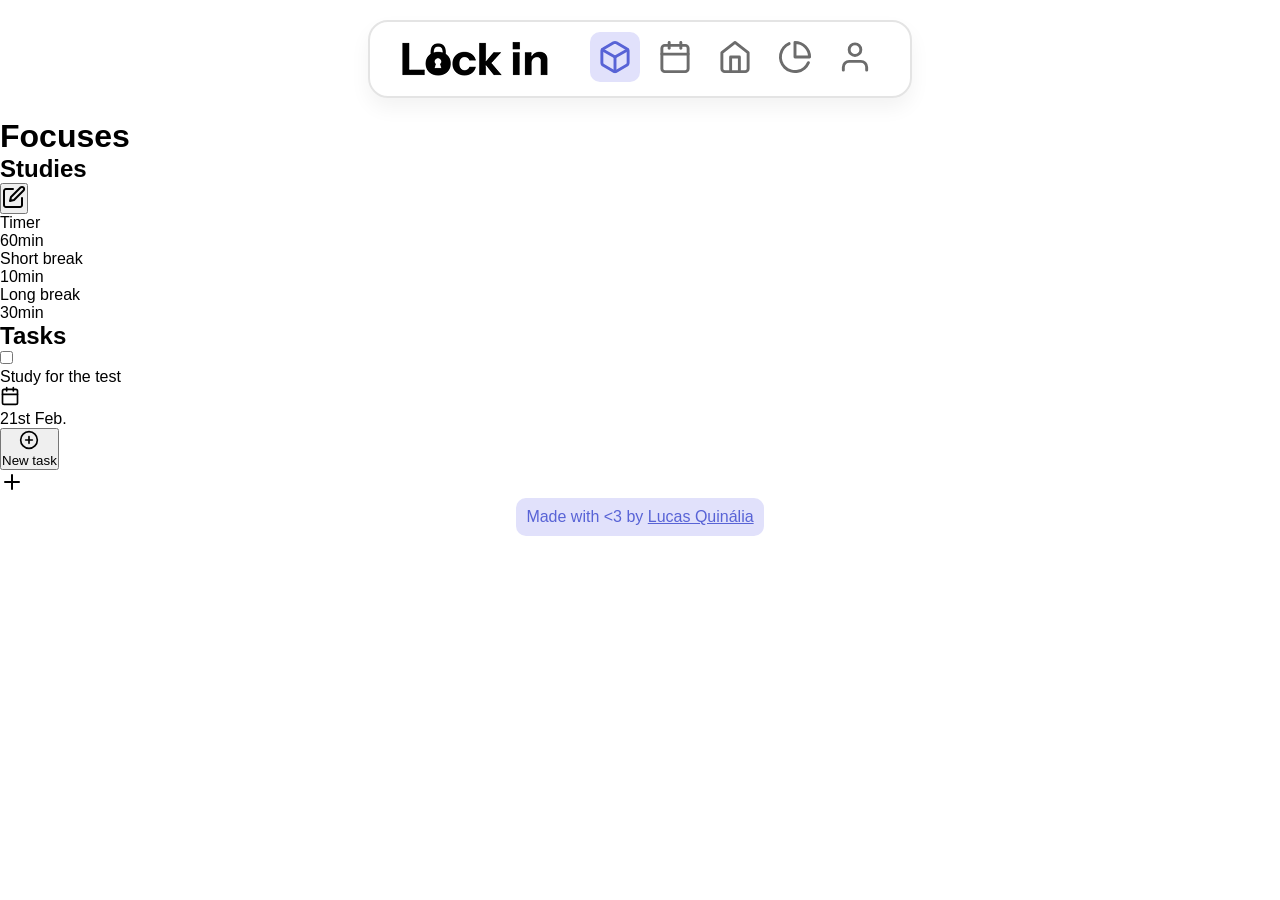
==== index.html @ 55669244 "header and footer style" ====
<!DOCTYPE html>
<html lang="en">
<head>
    <meta charset="UTF-8">
    <meta name="viewport" content="width=device-width, initial-scale=1.0">
    <title>Lock in</title>
    <link rel="stylesheet" href="./css/style.css">
    <link rel="shortcut icon" href="./assets/img/icon.png">
</head>
<body>
    <header>
        <div class="nav-menu">
            <img src="./assets/img/logo.png" alt="lock in logo" class="header-logo">
            <nav>
                <ul>
                    <li>
                        <a href="#">
                            <svg class="icon-active" width="50" height="50" viewBox="0 0 24 24" fill="none" xmlns="http://www.w3.org/2000/svg">
                                <path d="M21 16V8.00002C20.9996 7.6493 20.9071 7.30483 20.7315 7.00119C20.556 6.69754 20.3037 6.44539 20 6.27002L13 2.27002C12.696 2.09449 12.3511 2.00208 12 2.00208C11.6489 2.00208 11.304 2.09449 11 2.27002L4 6.27002C3.69626 6.44539 3.44398 6.69754 3.26846 7.00119C3.09294 7.30483 3.00036 7.6493 3 8.00002V16C3.00036 16.3508 3.09294 16.6952 3.26846 16.9989C3.44398 17.3025 3.69626 17.5547 4 17.73L11 21.73C11.304 21.9056 11.6489 21.998 12 21.998C12.3511 21.998 12.696 21.9056 13 21.73L20 17.73C20.3037 17.5547 20.556 17.3025 20.7315 16.9989C20.9071 16.6952 20.9996 16.3508 21 16Z" 
                                    stroke="currentColor" stroke-width="2" stroke-linecap="round" stroke-linejoin="round"/>
                                <path d="M3.27002 6.96002L12 12.01L20.73 6.96002" 
                                    stroke="currentColor" stroke-width="2" stroke-linecap="round" stroke-linejoin="round"/>
                                <path d="M12 22.08V12" 
                                    stroke="currentColor" stroke-width="2" stroke-linecap="round" stroke-linejoin="round"/>
                            </svg>
                        </a>
                    </li>
                    <li>
                        <a href="#">
                            <svg class="icon" width="50" height="50" viewBox="0 0 24 24" fill="none" xmlns="http://www.w3.org/2000/svg">
                                <path d="M19 4H5C3.89543 4 3 4.89543 3 6V20C3 21.1046 3.89543 22 5 22H19C20.1046 22 21 21.1046 21 20V6C21 4.89543 20.1046 4 19 4Z" 
                                    stroke="currentColor" stroke-width="2" stroke-linecap="round" stroke-linejoin="round"/>
                                <path d="M16 2V6" 
                                    stroke="currentColor" stroke-width="2" stroke-linecap="round" stroke-linejoin="round"/>
                                <path d="M8 2V6" 
                                    stroke="currentColor" stroke-width="2" stroke-linecap="round" stroke-linejoin="round"/>
                                <path d="M3 10H21" 
                                    stroke="currentColor" stroke-width="2" stroke-linecap="round" stroke-linejoin="round"/>
                            </svg> 
                        </a>
                    </li>
                    <li>
                        <a href="#">
                            <svg class="icon" width="50" height="50" viewBox="0 0 24 24" fill="none" xmlns="http://www.w3.org/2000/svg">
                                <path d="M3 9L12 2L21 9V20C21 20.5304 20.7893 21.0391 20.4142 21.4142C20.0391 21.7893 19.5304 22 19 22H5C4.46957 22 3.96086 21.7893 3.58579 21.4142C3.21071 21.0391 3 20.5304 3 20V9Z" 
                                    stroke="currentColor" stroke-width="2" stroke-linecap="round" stroke-linejoin="round"/>
                                <path d="M9 22V12H15V22" 
                                    stroke="currentColor" stroke-width="2" stroke-linecap="round" stroke-linejoin="round"/>
                            </svg>                                
                        </a>
                    </li>
                    <li>
                        <a href="#">
                            <svg class="icon" width="50" height="50" viewBox="0 0 24 24" fill="none" xmlns="http://www.w3.org/2000/svg">
                                <path d="M21.21 15.89C20.5738 17.3945 19.5788 18.7202 18.3119 19.7513C17.0449 20.7824 15.5447 21.4874 13.9424 21.8048C12.3401 22.1222 10.6844 22.0422 9.12012 21.5718C7.55585 21.1015 6.1306 20.2551 4.969 19.1067C3.80739 17.9583 2.94479 16.5428 2.45661 14.984C1.96843 13.4252 1.86954 11.7705 2.16857 10.1647C2.46761 8.5588 3.15547 7.05064 4.17202 5.77205C5.18857 4.49345 6.50286 3.48333 7.99998 2.83002" 
                                    stroke="currentColor" stroke-width="2" stroke-linecap="round" stroke-linejoin="round"/>
                                <path d="M22 12C22 10.6868 21.7413 9.38642 21.2388 8.17317C20.7362 6.95991 19.9997 5.85752 19.0711 4.92893C18.1425 4.00035 17.0401 3.26375 15.8268 2.7612C14.6136 2.25866 13.3132 2 12 2V12H22Z" 
                                    stroke="currentColor" stroke-width="2" stroke-linecap="round" stroke-linejoin="round"/>
                            </svg>                                
                        </a>
                    </li>
                    <li>
                        <a href="#">
                            <svg class="icon" width="50" height="50" viewBox="0 0 24 24" fill="none" xmlns="http://www.w3.org/2000/svg">
                                <path d="M20 21V19C20 17.9391 19.5786 16.9217 18.8284 16.1716C18.0783 15.4214 17.0609 15 16 15H8C6.93913 15 5.92172 15.4214 5.17157 16.1716C4.42143 16.9217 4 17.9391 4 19V21" 
                                    stroke="currentColor" stroke-width="2" stroke-linecap="round" stroke-linejoin="round"/>
                                <path d="M12 11C14.2091 11 16 9.20914 16 7C16 4.79086 14.2091 3 12 3C9.79086 3 8 4.79086 8 7C8 9.20914 9.79086 11 12 11Z" 
                                    stroke="currentColor" stroke-width="2" stroke-linecap="round" stroke-linejoin="round"/>
                            </svg>
                                
                        </a>
                    </li>
                </ul>
            </nav>
        </div>
    </header>
    <main>
        <h1>Focuses</h1>
        <div class="focus">
            <h2 class="focus-subtitlle">Studies</h2>
            <button class="edit-btn">
                <svg class="edit-icon" width="24" height="24" viewBox="0 0 24 24" fill="none" xmlns="http://www.w3.org/2000/svg">
                    <path d="M11 4H4C3.46957 4 2.96086 4.21071 2.58579 4.58579C2.21071 4.96086 2 5.46957 2 6V20C2 20.5304 2.21071 21.0391 2.58579 21.4142C2.96086 21.7893 3.46957 22 4 22H18C18.5304 22 19.0391 21.7893 19.4142 21.4142C19.7893 21.0391 20 20.5304 20 20V13" 
                        stroke="currentColor" stroke-width="2" stroke-linecap="round" stroke-linejoin="round"/>
                    <path d="M18.5 2.49998C18.8978 2.10216 19.4374 1.87866 20 1.87866C20.5626 1.87866 21.1022 2.10216 21.5 2.49998C21.8978 2.89781 22.1213 3.43737 22.1213 3.99998C22.1213 4.56259 21.8978 5.10216 21.5 5.49998L12 15L8 16L9 12L18.5 2.49998Z" 
                        stroke="currentColor" stroke-width="2" stroke-linecap="round" stroke-linejoin="round"/>
                </svg>                    
            </button>
            <div class="focus-timer">
                <p class="label">Timer</p>
                <p class="time">60min</p>
            </div>
            <div class="focus-short-break">
                <p class="label">Short break</p>
                <p class="time">10min</p>
            </div>
            <div class="focus-long-break">
                <p class="label">Long break</p>
                <p class="time">30min</p>
            </div>
            <h2 class="focus-subtitlle">Tasks</h2>
            <div class="focus-task">
                <input type="checkbox">
                <p>Study for the test</p>
                <div class="focus-task-date">
                    <svg class="focus-task-date-icon" width="20" height="20" viewBox="0 0 24 24" fill="none" xmlns="http://www.w3.org/2000/svg">
                        <path d="M19 4H5C3.89543 4 3 4.89543 3 6V20C3 21.1046 3.89543 22 5 22H19C20.1046 22 21 21.1046 21 20V6C21 4.89543 20.1046 4 19 4Z" 
                            stroke="currentColor" stroke-width="2" stroke-linecap="round" stroke-linejoin="round"/>
                        <path d="M16 2V6" 
                            stroke="currentColor" stroke-width="2" stroke-linecap="round" stroke-linejoin="round"/>
                        <path d="M8 2V6" 
                            stroke="currentColor" stroke-width="2" stroke-linecap="round" stroke-linejoin="round"/>
                        <path d="M3 10H21" 
                            stroke="currentColor" stroke-width="2" stroke-linecap="round" stroke-linejoin="round"/>
                    </svg> 
                    <p>21st Feb.</p>
                </div>
            </div>
            <button class="new-task-btn">
                <svg class="new-task-icon" width="20" height="20" viewBox="0 0 24 24" fill="none" xmlns="http://www.w3.org/2000/svg">
                    <path d="M12 22C17.5228 22 22 17.5228 22 12C22 6.47715 17.5228 2 12 2C6.47715 2 2 6.47715 2 12C2 17.5228 6.47715 22 12 22Z" 
                        stroke="currentColor" stroke-width="2" stroke-linecap="round" stroke-linejoin="round"/>
                    <path d="M12 8V16"
                        stroke="currentColor" stroke-width="2" stroke-linecap="round" stroke-linejoin="round"/>
                    <path d="M8 12H16" 
                        stroke="currentColor" stroke-width="2" stroke-linecap="round" stroke-linejoin="round"/>
                </svg>
                <p>New task</p>
            </button>
        </div>
        <div class="new-focus-btn">
            <svg width="24" height="24" viewBox="0 0 24 24" fill="none" xmlns="http://www.w3.org/2000/svg">
                <path d="M12 5V19" 
                    stroke="currentColor" stroke-width="2" stroke-linecap="round" stroke-linejoin="round"/>
                <path d="M5 12H19" 
                    stroke="currentColor" stroke-width="2" stroke-linecap="round" stroke-linejoin="round"/>
            </svg>                
        </div>
    </main>
    <footer>
        <p>Made with &lt;3 by <a href="#">Lucas Quinália</a></p>
    </footer>
    <script type="module" src="./js/api.js"></script>
    <script type="module" src="./js/main.js"></script>
    <script type="module" src="./js/ui.js"></script>
</body>
</html>
---- css/style.css ----
:root {
    --background-color: #fff;
    --text-color: #000;
    --light-grey: #E4E4E4;
    --grey: #6C6C6C;
    --light-slate: #E1E1FB;
    --slate: #5863D6;
    --light-blue: #DDF0FE;
    --blue: #497EA0;
    --light-red: #FFE0E0;
    --red: #C14949;
    --light-orange: #FFE7E0;
    --orange: #C16649;
    --light-yellow: #FEF2DA;
    --yellow: #D8923A;
    --light-green: #DFF9DE;
    --green: #41A159;
    --light-pink: #FEE7F1;
    --pink: #B14A9B;
    --light-purple: #F2DFFD;
    --purple: #713F88;
    --font-family: "Inter", sans-serif;
    --shadow-soft: 0px 10px 20px rgba(0, 0, 0, 0.05);
}

* {
    box-sizing: border-box;
    margin: 0;
    padding: 0;
}


body {
    background-color: var(--background-color);
    font-family: var(--font-family);
    color: var(--text-color);
}

.nav-menu {
    display: flex;
    width: fit-content;
    align-items: center;
    margin: 20px auto;
    padding: 10px 30px;
    gap: 40px;
    border: 2px solid var(--light-grey);
    border-radius: 20px;
    box-shadow: var(--shadow-soft);
}

ul  {
    display: flex;
    flex-direction: row;
    gap: 10px;
}

li {
    list-style-type: none;
}

.icon {
    width: 50px;
    padding: 7.5px;
    border-radius: 10px;
    color: var(--grey);
}

.icon-active {
    width: 50px;
    padding: 7.5px;
    border-radius: 10px;
    background-color: var(--light-slate);
    color: var(--slate);
}



footer p {
    width: fit-content;
    margin: 0 auto;
    color: var(--slate);
    padding: 10px;
    border-radius: 10px;
    background-color: var(--light-slate);
}

footer a {
    color: var(--slate);
}
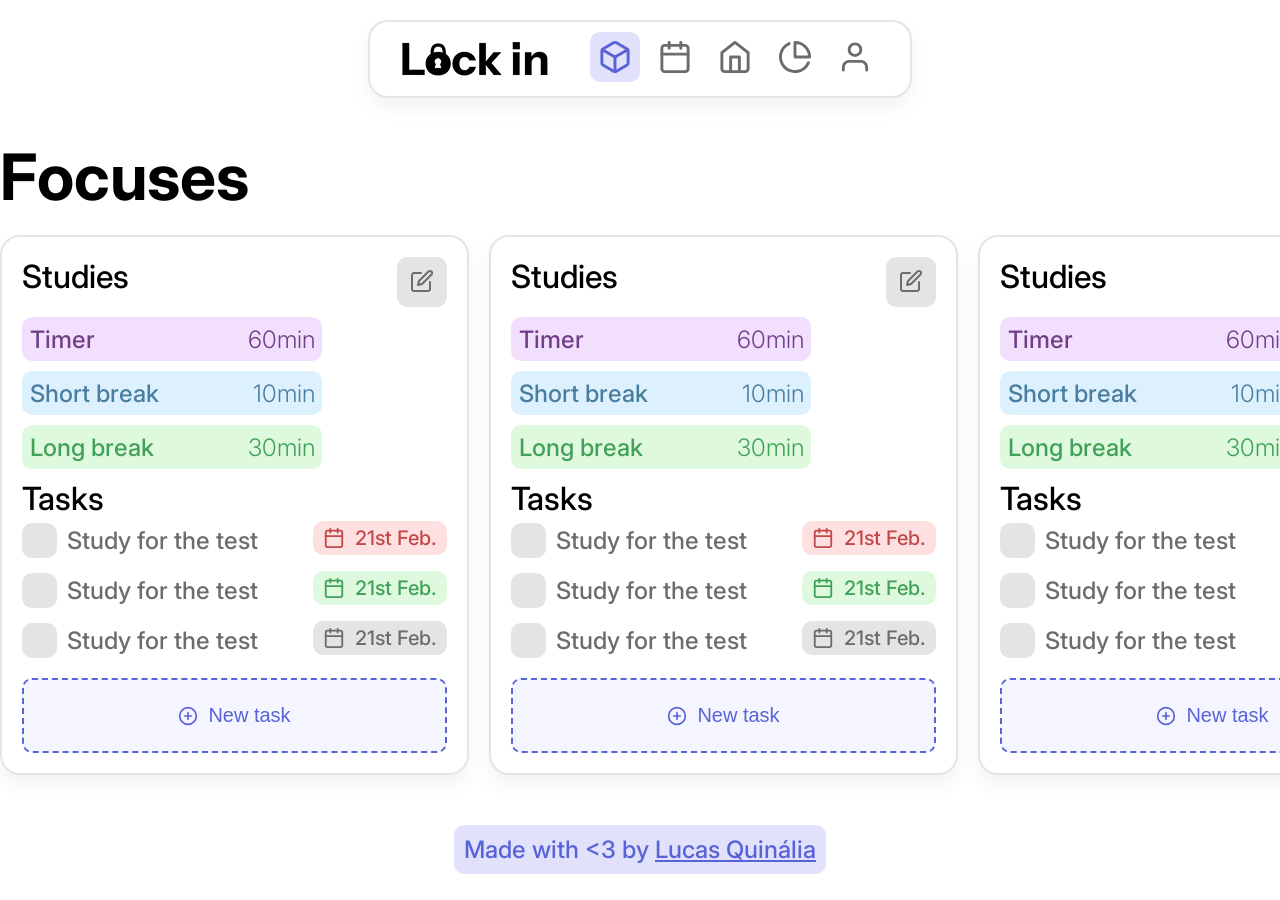
==== commit 7a40faa5: "focus design finished" ====
--- a/index.html
+++ b/index.html
@@ -75,66 +75,300 @@
         </div>
     </header>
     <main>
-        <h1>Focuses</h1>
-        <div class="focus">
-            <h2 class="focus-subtitlle">Studies</h2>
-            <button class="edit-btn">
-                <svg class="edit-icon" width="24" height="24" viewBox="0 0 24 24" fill="none" xmlns="http://www.w3.org/2000/svg">
-                    <path d="M11 4H4C3.46957 4 2.96086 4.21071 2.58579 4.58579C2.21071 4.96086 2 5.46957 2 6V20C2 20.5304 2.21071 21.0391 2.58579 21.4142C2.96086 21.7893 3.46957 22 4 22H18C18.5304 22 19.0391 21.7893 19.4142 21.4142C19.7893 21.0391 20 20.5304 20 20V13" 
-                        stroke="currentColor" stroke-width="2" stroke-linecap="round" stroke-linejoin="round"/>
-                    <path d="M18.5 2.49998C18.8978 2.10216 19.4374 1.87866 20 1.87866C20.5626 1.87866 21.1022 2.10216 21.5 2.49998C21.8978 2.89781 22.1213 3.43737 22.1213 3.99998C22.1213 4.56259 21.8978 5.10216 21.5 5.49998L12 15L8 16L9 12L18.5 2.49998Z" 
-                        stroke="currentColor" stroke-width="2" stroke-linecap="round" stroke-linejoin="round"/>
-                </svg>                    
-            </button>
-            <div class="focus-timer">
-                <p class="label">Timer</p>
-                <p class="time">60min</p>
-            </div>
-            <div class="focus-short-break">
-                <p class="label">Short break</p>
-                <p class="time">10min</p>
-            </div>
-            <div class="focus-long-break">
-                <p class="label">Long break</p>
-                <p class="time">30min</p>
-            </div>
-            <h2 class="focus-subtitlle">Tasks</h2>
-            <div class="focus-task">
-                <input type="checkbox">
-                <p>Study for the test</p>
-                <div class="focus-task-date">
-                    <svg class="focus-task-date-icon" width="20" height="20" viewBox="0 0 24 24" fill="none" xmlns="http://www.w3.org/2000/svg">
-                        <path d="M19 4H5C3.89543 4 3 4.89543 3 6V20C3 21.1046 3.89543 22 5 22H19C20.1046 22 21 21.1046 21 20V6C21 4.89543 20.1046 4 19 4Z" 
+        <div class="focus-page">
+            <h1>Focuses</h1>
+            <div class="focus-page-content">
+                <div class="focus">
+                    <div class="focus-title">
+                        <h2 class="focus-subtitle">Studies</h2>
+                        <button class="edit-btn">
+                            <svg width="24" height="24" viewBox="0 0 24 24" fill="none" xmlns="http://www.w3.org/2000/svg">
+                                <path d="M11 4H4C3.46957 4 2.96086 4.21071 2.58579 4.58579C2.21071 4.96086 2 5.46957 2 6V20C2 20.5304 2.21071 21.0391 2.58579 21.4142C2.96086 21.7893 3.46957 22 4 22H18C18.5304 22 19.0391 21.7893 19.4142 21.4142C19.7893 21.0391 20 20.5304 20 20V13" 
+                                    stroke="currentColor" stroke-width="2" stroke-linecap="round" stroke-linejoin="round"/>
+                                <path d="M18.5 2.49998C18.8978 2.10216 19.4374 1.87866 20 1.87866C20.5626 1.87866 21.1022 2.10216 21.5 2.49998C21.8978 2.89781 22.1213 3.43737 22.1213 3.99998C22.1213 4.56259 21.8978 5.10216 21.5 5.49998L12 15L8 16L9 12L18.5 2.49998Z" 
+                                    stroke="currentColor" stroke-width="2" stroke-linecap="round" stroke-linejoin="round"/>
+                            </svg>                    
+                        </button>
+                    </div>
+                    <div class="focus-component focus-timer">
+                        <p class="label">Timer</p>
+                        <p class="time">60min</p>
+                    </div>
+                    <div class="focus-component focus-short-break">
+                        <p class="label">Short break</p>
+                        <p class="time">10min</p>
+                    </div>
+                    <div class="focus-component focus-long-break">
+                        <p class="label">Long break</p>
+                        <p class="time">30min</p>
+                    </div>
+                    <h2 class="focus-subtitle">Tasks</h2>
+                    <div class="focus-task">
+                        <div class="focus-task-details">
+                            <input type="checkbox">
+                            <p>Study for the test</p>
+                        </div>
+                        <div class="focus-task-date late">
+                            <svg class="focus-task-date-icon" width="22" height="22" viewBox="0 0 24 24" fill="none" xmlns="http://www.w3.org/2000/svg">
+                                <path d="M19 4H5C3.89543 4 3 4.89543 3 6V20C3 21.1046 3.89543 22 5 22H19C20.1046 22 21 21.1046 21 20V6C21 4.89543 20.1046 4 19 4Z" 
+                                    stroke="currentColor" stroke-width="2" stroke-linecap="round" stroke-linejoin="round"/>
+                                <path d="M16 2V6" 
+                                    stroke="currentColor" stroke-width="2" stroke-linecap="round" stroke-linejoin="round"/>
+                                <path d="M8 2V6" 
+                                    stroke="currentColor" stroke-width="2" stroke-linecap="round" stroke-linejoin="round"/>
+                                <path d="M3 10H21" 
+                                    stroke="currentColor" stroke-width="2" stroke-linecap="round" stroke-linejoin="round"/>
+                            </svg> 
+                            <p>21st Feb.</p>
+                        </div>
+                    </div>
+                    <div class="focus-task">
+                        <div class="focus-task-details">
+                            <input type="checkbox">
+                            <p>Study for the test</p>
+                        </div>
+                        <div class="focus-task-date done">
+                            <svg class="focus-task-date-icon" width="22" height="22" viewBox="0 0 24 24" fill="none" xmlns="http://www.w3.org/2000/svg">
+                                <path d="M19 4H5C3.89543 4 3 4.89543 3 6V20C3 21.1046 3.89543 22 5 22H19C20.1046 22 21 21.1046 21 20V6C21 4.89543 20.1046 4 19 4Z" 
+                                    stroke="currentColor" stroke-width="2" stroke-linecap="round" stroke-linejoin="round"/>
+                                <path d="M16 2V6" 
+                                    stroke="currentColor" stroke-width="2" stroke-linecap="round" stroke-linejoin="round"/>
+                                <path d="M8 2V6" 
+                                    stroke="currentColor" stroke-width="2" stroke-linecap="round" stroke-linejoin="round"/>
+                                <path d="M3 10H21" 
+                                    stroke="currentColor" stroke-width="2" stroke-linecap="round" stroke-linejoin="round"/>
+                            </svg> 
+                            <p>21st Feb.</p>
+                        </div>
+                    </div>
+                    <div class="focus-task">
+                        <div class="focus-task-details">
+                            <input type="checkbox">
+                            <p>Study for the test</p>
+                        </div>
+                        <div class="focus-task-date pending">
+                            <svg class="focus-task-date-icon" width="22" height="22" viewBox="0 0 24 24" fill="none" xmlns="http://www.w3.org/2000/svg">
+                                <path d="M19 4H5C3.89543 4 3 4.89543 3 6V20C3 21.1046 3.89543 22 5 22H19C20.1046 22 21 21.1046 21 20V6C21 4.89543 20.1046 4 19 4Z" 
+                                    stroke="currentColor" stroke-width="2" stroke-linecap="round" stroke-linejoin="round"/>
+                                <path d="M16 2V6" 
+                                    stroke="currentColor" stroke-width="2" stroke-linecap="round" stroke-linejoin="round"/>
+                                <path d="M8 2V6" 
+                                    stroke="currentColor" stroke-width="2" stroke-linecap="round" stroke-linejoin="round"/>
+                                <path d="M3 10H21" 
+                                    stroke="currentColor" stroke-width="2" stroke-linecap="round" stroke-linejoin="round"/>
+                            </svg> 
+                            <p>21st Feb.</p>
+                        </div>
+                    </div>
+                    <button class="new-task-btn">
+                        <svg class="new-task-icon" width="20" height="20" viewBox="0 0 24 24" fill="none" xmlns="http://www.w3.org/2000/svg">
+                            <path d="M12 22C17.5228 22 22 17.5228 22 12C22 6.47715 17.5228 2 12 2C6.47715 2 2 6.47715 2 12C2 17.5228 6.47715 22 12 22Z" 
+                                stroke="currentColor" stroke-width="2" stroke-linecap="round" stroke-linejoin="round"/>
+                            <path d="M12 8V16"
+                                stroke="currentColor" stroke-width="2" stroke-linecap="round" stroke-linejoin="round"/>
+                            <path d="M8 12H16" 
+                                stroke="currentColor" stroke-width="2" stroke-linecap="round" stroke-linejoin="round"/>
+                        </svg>
+                        <p>New task</p>
+                    </button>
+                </div>
+                <div class="focus">
+                    <div class="focus-title">
+                        <h2 class="focus-subtitle">Studies</h2>
+                        <button class="edit-btn">
+                            <svg width="24" height="24" viewBox="0 0 24 24" fill="none" xmlns="http://www.w3.org/2000/svg">
+                                <path d="M11 4H4C3.46957 4 2.96086 4.21071 2.58579 4.58579C2.21071 4.96086 2 5.46957 2 6V20C2 20.5304 2.21071 21.0391 2.58579 21.4142C2.96086 21.7893 3.46957 22 4 22H18C18.5304 22 19.0391 21.7893 19.4142 21.4142C19.7893 21.0391 20 20.5304 20 20V13" 
+                                    stroke="currentColor" stroke-width="2" stroke-linecap="round" stroke-linejoin="round"/>
+                                <path d="M18.5 2.49998C18.8978 2.10216 19.4374 1.87866 20 1.87866C20.5626 1.87866 21.1022 2.10216 21.5 2.49998C21.8978 2.89781 22.1213 3.43737 22.1213 3.99998C22.1213 4.56259 21.8978 5.10216 21.5 5.49998L12 15L8 16L9 12L18.5 2.49998Z" 
+                                    stroke="currentColor" stroke-width="2" stroke-linecap="round" stroke-linejoin="round"/>
+                            </svg>                    
+                        </button>
+                    </div>
+                    <div class="focus-component focus-timer">
+                        <p class="label">Timer</p>
+                        <p class="time">60min</p>
+                    </div>
+                    <div class="focus-component focus-short-break">
+                        <p class="label">Short break</p>
+                        <p class="time">10min</p>
+                    </div>
+                    <div class="focus-component focus-long-break">
+                        <p class="label">Long break</p>
+                        <p class="time">30min</p>
+                    </div>
+                    <h2 class="focus-subtitle">Tasks</h2>
+                    <div class="focus-task">
+                        <div class="focus-task-details">
+                            <input type="checkbox">
+                            <p>Study for the test</p>
+                        </div>
+                        <div class="focus-task-date late">
+                            <svg class="focus-task-date-icon" width="22" height="22" viewBox="0 0 24 24" fill="none" xmlns="http://www.w3.org/2000/svg">
+                                <path d="M19 4H5C3.89543 4 3 4.89543 3 6V20C3 21.1046 3.89543 22 5 22H19C20.1046 22 21 21.1046 21 20V6C21 4.89543 20.1046 4 19 4Z" 
+                                    stroke="currentColor" stroke-width="2" stroke-linecap="round" stroke-linejoin="round"/>
+                                <path d="M16 2V6" 
+                                    stroke="currentColor" stroke-width="2" stroke-linecap="round" stroke-linejoin="round"/>
+                                <path d="M8 2V6" 
+                                    stroke="currentColor" stroke-width="2" stroke-linecap="round" stroke-linejoin="round"/>
+                                <path d="M3 10H21" 
+                                    stroke="currentColor" stroke-width="2" stroke-linecap="round" stroke-linejoin="round"/>
+                            </svg> 
+                            <p>21st Feb.</p>
+                        </div>
+                    </div>
+                    <div class="focus-task">
+                        <div class="focus-task-details">
+                            <input type="checkbox">
+                            <p>Study for the test</p>
+                        </div>
+                        <div class="focus-task-date done">
+                            <svg class="focus-task-date-icon" width="22" height="22" viewBox="0 0 24 24" fill="none" xmlns="http://www.w3.org/2000/svg">
+                                <path d="M19 4H5C3.89543 4 3 4.89543 3 6V20C3 21.1046 3.89543 22 5 22H19C20.1046 22 21 21.1046 21 20V6C21 4.89543 20.1046 4 19 4Z" 
+                                    stroke="currentColor" stroke-width="2" stroke-linecap="round" stroke-linejoin="round"/>
+                                <path d="M16 2V6" 
+                                    stroke="currentColor" stroke-width="2" stroke-linecap="round" stroke-linejoin="round"/>
+                                <path d="M8 2V6" 
+                                    stroke="currentColor" stroke-width="2" stroke-linecap="round" stroke-linejoin="round"/>
+                                <path d="M3 10H21" 
+                                    stroke="currentColor" stroke-width="2" stroke-linecap="round" stroke-linejoin="round"/>
+                            </svg> 
+                            <p>21st Feb.</p>
+                        </div>
+                    </div>
+                    <div class="focus-task">
+                        <div class="focus-task-details">
+                            <input type="checkbox">
+                            <p>Study for the test</p>
+                        </div>
+                        <div class="focus-task-date pending">
+                            <svg class="focus-task-date-icon" width="22" height="22" viewBox="0 0 24 24" fill="none" xmlns="http://www.w3.org/2000/svg">
+                                <path d="M19 4H5C3.89543 4 3 4.89543 3 6V20C3 21.1046 3.89543 22 5 22H19C20.1046 22 21 21.1046 21 20V6C21 4.89543 20.1046 4 19 4Z" 
+                                    stroke="currentColor" stroke-width="2" stroke-linecap="round" stroke-linejoin="round"/>
+                                <path d="M16 2V6" 
+                                    stroke="currentColor" stroke-width="2" stroke-linecap="round" stroke-linejoin="round"/>
+                                <path d="M8 2V6" 
+                                    stroke="currentColor" stroke-width="2" stroke-linecap="round" stroke-linejoin="round"/>
+                                <path d="M3 10H21" 
+                                    stroke="currentColor" stroke-width="2" stroke-linecap="round" stroke-linejoin="round"/>
+                            </svg> 
+                            <p>21st Feb.</p>
+                        </div>
+                    </div>
+                    <button class="new-task-btn">
+                        <svg class="new-task-icon" width="20" height="20" viewBox="0 0 24 24" fill="none" xmlns="http://www.w3.org/2000/svg">
+                            <path d="M12 22C17.5228 22 22 17.5228 22 12C22 6.47715 17.5228 2 12 2C6.47715 2 2 6.47715 2 12C2 17.5228 6.47715 22 12 22Z" 
+                                stroke="currentColor" stroke-width="2" stroke-linecap="round" stroke-linejoin="round"/>
+                            <path d="M12 8V16"
+                                stroke="currentColor" stroke-width="2" stroke-linecap="round" stroke-linejoin="round"/>
+                            <path d="M8 12H16" 
+                                stroke="currentColor" stroke-width="2" stroke-linecap="round" stroke-linejoin="round"/>
+                        </svg>
+                        <p>New task</p>
+                    </button>
+                </div>
+                <div class="focus">
+                    <div class="focus-title">
+                        <h2 class="focus-subtitle">Studies</h2>
+                        <button class="edit-btn">
+                            <svg width="24" height="24" viewBox="0 0 24 24" fill="none" xmlns="http://www.w3.org/2000/svg">
+                                <path d="M11 4H4C3.46957 4 2.96086 4.21071 2.58579 4.58579C2.21071 4.96086 2 5.46957 2 6V20C2 20.5304 2.21071 21.0391 2.58579 21.4142C2.96086 21.7893 3.46957 22 4 22H18C18.5304 22 19.0391 21.7893 19.4142 21.4142C19.7893 21.0391 20 20.5304 20 20V13" 
+                                    stroke="currentColor" stroke-width="2" stroke-linecap="round" stroke-linejoin="round"/>
+                                <path d="M18.5 2.49998C18.8978 2.10216 19.4374 1.87866 20 1.87866C20.5626 1.87866 21.1022 2.10216 21.5 2.49998C21.8978 2.89781 22.1213 3.43737 22.1213 3.99998C22.1213 4.56259 21.8978 5.10216 21.5 5.49998L12 15L8 16L9 12L18.5 2.49998Z" 
+                                    stroke="currentColor" stroke-width="2" stroke-linecap="round" stroke-linejoin="round"/>
+                            </svg>                    
+                        </button>
+                    </div>
+                    <div class="focus-component focus-timer">
+                        <p class="label">Timer</p>
+                        <p class="time">60min</p>
+                    </div>
+                    <div class="focus-component focus-short-break">
+                        <p class="label">Short break</p>
+                        <p class="time">10min</p>
+                    </div>
+                    <div class="focus-component focus-long-break">
+                        <p class="label">Long break</p>
+                        <p class="time">30min</p>
+                    </div>
+                    <h2 class="focus-subtitle">Tasks</h2>
+                    <div class="focus-task">
+                        <div class="focus-task-details">
+                            <input type="checkbox">
+                            <p>Study for the test</p>
+                        </div>
+                        <div class="focus-task-date late">
+                            <svg class="focus-task-date-icon" width="22" height="22" viewBox="0 0 24 24" fill="none" xmlns="http://www.w3.org/2000/svg">
+                                <path d="M19 4H5C3.89543 4 3 4.89543 3 6V20C3 21.1046 3.89543 22 5 22H19C20.1046 22 21 21.1046 21 20V6C21 4.89543 20.1046 4 19 4Z" 
+                                    stroke="currentColor" stroke-width="2" stroke-linecap="round" stroke-linejoin="round"/>
+                                <path d="M16 2V6" 
+                                    stroke="currentColor" stroke-width="2" stroke-linecap="round" stroke-linejoin="round"/>
+                                <path d="M8 2V6" 
+                                    stroke="currentColor" stroke-width="2" stroke-linecap="round" stroke-linejoin="round"/>
+                                <path d="M3 10H21" 
+                                    stroke="currentColor" stroke-width="2" stroke-linecap="round" stroke-linejoin="round"/>
+                            </svg> 
+                            <p>21st Feb.</p>
+                        </div>
+                    </div>
+                    <div class="focus-task">
+                        <div class="focus-task-details">
+                            <input type="checkbox">
+                            <p>Study for the test</p>
+                        </div>
+                        <div class="focus-task-date done">
+                            <svg class="focus-task-date-icon" width="22" height="22" viewBox="0 0 24 24" fill="none" xmlns="http://www.w3.org/2000/svg">
+                                <path d="M19 4H5C3.89543 4 3 4.89543 3 6V20C3 21.1046 3.89543 22 5 22H19C20.1046 22 21 21.1046 21 20V6C21 4.89543 20.1046 4 19 4Z" 
+                                    stroke="currentColor" stroke-width="2" stroke-linecap="round" stroke-linejoin="round"/>
+                                <path d="M16 2V6" 
+                                    stroke="currentColor" stroke-width="2" stroke-linecap="round" stroke-linejoin="round"/>
+                                <path d="M8 2V6" 
+                                    stroke="currentColor" stroke-width="2" stroke-linecap="round" stroke-linejoin="round"/>
+                                <path d="M3 10H21" 
+                                    stroke="currentColor" stroke-width="2" stroke-linecap="round" stroke-linejoin="round"/>
+                            </svg> 
+                            <p>21st Feb.</p>
+                        </div>
+                    </div>
+                    <div class="focus-task">
+                        <div class="focus-task-details">
+                            <input type="checkbox">
+                            <p>Study for the test</p>
+                        </div>
+                        <div class="focus-task-date pending">
+                            <svg class="focus-task-date-icon" width="22" height="22" viewBox="0 0 24 24" fill="none" xmlns="http://www.w3.org/2000/svg">
+                                <path d="M19 4H5C3.89543 4 3 4.89543 3 6V20C3 21.1046 3.89543 22 5 22H19C20.1046 22 21 21.1046 21 20V6C21 4.89543 20.1046 4 19 4Z" 
+                                    stroke="currentColor" stroke-width="2" stroke-linecap="round" stroke-linejoin="round"/>
+                                <path d="M16 2V6" 
+                                    stroke="currentColor" stroke-width="2" stroke-linecap="round" stroke-linejoin="round"/>
+                                <path d="M8 2V6" 
+                                    stroke="currentColor" stroke-width="2" stroke-linecap="round" stroke-linejoin="round"/>
+                                <path d="M3 10H21" 
+                                    stroke="currentColor" stroke-width="2" stroke-linecap="round" stroke-linejoin="round"/>
+                            </svg> 
+                            <p>21st Feb.</p>
+                        </div>
+                    </div>
+                    <button class="new-task-btn">
+                        <svg class="new-task-icon" width="20" height="20" viewBox="0 0 24 24" fill="none" xmlns="http://www.w3.org/2000/svg">
+                            <path d="M12 22C17.5228 22 22 17.5228 22 12C22 6.47715 17.5228 2 12 2C6.47715 2 2 6.47715 2 12C2 17.5228 6.47715 22 12 22Z" 
+                                stroke="currentColor" stroke-width="2" stroke-linecap="round" stroke-linejoin="round"/>
+                            <path d="M12 8V16"
+                                stroke="currentColor" stroke-width="2" stroke-linecap="round" stroke-linejoin="round"/>
+                            <path d="M8 12H16" 
+                                stroke="currentColor" stroke-width="2" stroke-linecap="round" stroke-linejoin="round"/>
+                        </svg>
+                        <p>New task</p>
+                    </button>
+                </div>
+                <div class="new-focus-btn">
+                    <svg width="50" height="50" viewBox="0 0 24 24" fill="none" xmlns="http://www.w3.org/2000/svg">
+                        <path d="M12 5V19" 
                             stroke="currentColor" stroke-width="2" stroke-linecap="round" stroke-linejoin="round"/>
-                        <path d="M16 2V6" 
+                        <path d="M5 12H19" 
                             stroke="currentColor" stroke-width="2" stroke-linecap="round" stroke-linejoin="round"/>
-                        <path d="M8 2V6" 
-                            stroke="currentColor" stroke-width="2" stroke-linecap="round" stroke-linejoin="round"/>
-                        <path d="M3 10H21" 
-                            stroke="currentColor" stroke-width="2" stroke-linecap="round" stroke-linejoin="round"/>
-                    </svg> 
-                    <p>21st Feb.</p>
+                    </svg>                
                 </div>
             </div>
-            <button class="new-task-btn">
-                <svg class="new-task-icon" width="20" height="20" viewBox="0 0 24 24" fill="none" xmlns="http://www.w3.org/2000/svg">
-                    <path d="M12 22C17.5228 22 22 17.5228 22 12C22 6.47715 17.5228 2 12 2C6.47715 2 2 6.47715 2 12C2 17.5228 6.47715 22 12 22Z" 
-                        stroke="currentColor" stroke-width="2" stroke-linecap="round" stroke-linejoin="round"/>
-                    <path d="M12 8V16"
-                        stroke="currentColor" stroke-width="2" stroke-linecap="round" stroke-linejoin="round"/>
-                    <path d="M8 12H16" 
-                        stroke="currentColor" stroke-width="2" stroke-linecap="round" stroke-linejoin="round"/>
-                </svg>
-                <p>New task</p>
-            </button>
-        </div>
-        <div class="new-focus-btn">
-            <svg width="24" height="24" viewBox="0 0 24 24" fill="none" xmlns="http://www.w3.org/2000/svg">
-                <path d="M12 5V19" 
-                    stroke="currentColor" stroke-width="2" stroke-linecap="round" stroke-linejoin="round"/>
-                <path d="M5 12H19" 
-                    stroke="currentColor" stroke-width="2" stroke-linecap="round" stroke-linejoin="round"/>
-            </svg>                
         </div>
     </main>
     <footer>
--- a/css/style.css
+++ b/css/style.css
@@ -1,8 +1,11 @@
+@import url('https://fonts.googleapis.com/css2?family=Inter:wght@100..900&display=swap');
+
 :root {
     --background-color: #fff;
     --text-color: #000;
     --light-grey: #E4E4E4;
     --grey: #6C6C6C;
+    --lighter-slate: #F5F5FF;
     --light-slate: #E1E1FB;
     --slate: #5863D6;
     --light-blue: #DDF0FE;
@@ -36,6 +39,11 @@
     color: var(--text-color);
 }
 
+p {
+    font-size: 24px;
+    font-weight: 500;
+}
+
 .nav-menu {
     display: flex;
     width: fit-content;
@@ -48,6 +56,10 @@
     box-shadow: var(--shadow-soft);
 }
 
+.header-logo {
+    width: 150px;
+}
+
 ul  {
     display: flex;
     flex-direction: row;
@@ -59,21 +71,217 @@
 }
 
 .icon {
+    padding: 7.5px;
+    border-radius: 10px;
+    color: var(--grey);
+}
+
+.icon-active {
+    padding: 7.5px;
+    border-radius: 10px;
+    background-color: var(--light-slate);
+    color: var(--slate);
+}
+
+.focus-page {
+    width: fit-content;
+    margin: 20px auto;
+}
+
+.focus-page-content {
+    display: flex;
+}
+
+.focus-page h1 {
+    font-size: 64px;
+    text-align: start;
+    margin: 40px 0 20px 0;
+    font-weight: 700;
+}
+
+.focus {
+    width: fit-content;
+    padding: 20px;
+    margin-right: 20px;
+    border: 2px solid var(--light-grey);
+    border-radius: 20px;
+    box-shadow: var(--shadow-soft);
+}
+
+.focus-title {
+    display: flex;
+    width: 425px;
+    flex-direction: row;
+    justify-content: space-between;
+    gap: 50px;
+}
+
+.focus-subtitle {
+    width: fit-content;
+    font-weight: 500;
+    font-size: 32px;
+}
+
+.edit-btn {
     width: 50px;
-    padding: 7.5px;
-    border-radius: 10px;
-    color: var(--grey);
-}
-
-.icon-active {
-    width: 50px;
+    height: 50px;
+    border-radius: 10px;
+    background-color: var(--light-grey);
+    color: var(--grey);
+    border: none;
+}
+
+.focus-component {
+    display: flex;
+    width: 300px;
+    margin: 10px 0;
+    justify-content: space-between;
+    flex-direction: row;
+    gap: 40px;
+    padding: 7.5px;
+    border-radius: 10px;
+}
+
+.label {
+    font-weight: 500;
+}
+
+.time {
+    font-weight: 300;
+}
+
+.focus-timer {
+    background-color: var(--light-purple);
+    color: var(--purple);
+}
+
+.focus-short-break {
+    background-color: var(--light-blue);
+    color: var(--blue);
+}
+
+.focus-long-break {
+    background-color: var(--light-green);
+    color: var(--green);
+}
+
+.focus-task {
+    display: flex;
+    justify-content: space-between;
+    align-items: center;
+    margin-bottom: 10px;
+}
+
+.focus-task-details {
+    display: flex;
+    align-items: center;
+    margin-top: 5px;
+}
+
+.focus-task-details input[type="checkbox"] {
+    appearance: none;
+    width: 35px;
+    height: 35px;
+    display: inline-block;
+    position: relative;
+    border-radius: 10px;
+    background-color: var(--light-grey);
+    cursor: pointer;
+}
+
+.focus-task-details input[type="checkbox"]:checked {
+    background-color: var(--light-green);
+} 
+
+
+.focus-task-details input[type="checkbox"]:checked::after {
+    content: "";
+    position: absolute;
+    top: 50%;
+    left: 50%;
+    width: 24px;
+    height: 24px;
+    transform: translate(-50%, -50%);
+    background-image: url('data:image/svg+xml;utf8,<svg width="24" height="24" viewBox="0 0 24 24" fill="none" xmlns="http://www.w3.org/2000/svg"><path d="M20 6L9 17L4 12" stroke="%2341A159" stroke-width="3" stroke-linecap="round" stroke-linejoin="round"/></svg>');
+    background-size: contain;
+    background-repeat: no-repeat;
+}
+
+.focus-task-details p {
+    margin-left: 10px;
+    color: var(--grey);
+}
+
+.pending {
+    display: flex;
+    align-items: center;
+    border-radius: 10px;
+    padding: 5px;
+    color: var(--grey);
+    background-color: var(--light-grey);
+}
+
+.done {
+    display: flex;
+    align-items: center;
+    border-radius: 10px;
+    padding: 5px;
+    color: var(--green);
+    background-color: var(--light-green);
+}
+
+.late {
+    display: flex;
+    align-items: center;
+    border-radius: 10px;
+    padding: 5px;
+    color: var(--red);
+    background-color: var(--light-red);
+}
+
+.focus-task-date p {
+    font-size: 20px;
+    margin: 0 5px;
+}
+
+.focus-task-date svg {
+    margin: 0 5px;
+}
+
+.new-task-btn {
+    display: flex;
+    justify-content: center;
+    align-items: center;
+    color: var(--slate);
+    width: 100%;
+    height: 75px;
+    border-radius: 10px;
+    background-color: var(--lighter-slate);
+    border: 2px dashed var(--slate);
+    margin-top: 20px;
+}
+
+.new-task-btn p {
+    margin-left: 10px;
+    font-size: 20px;
+}
+
+.new-focus-btn {
+    margin: 0 auto;
+    display: flex;
+    width: fit-content;
+}
+
+.new-focus-btn svg {
     padding: 7.5px;
     border-radius: 10px;
     background-color: var(--light-slate);
     color: var(--slate);
 }
 
-
+footer {
+    margin-top: 50px;
+}
 
 footer p {
     width: fit-content;
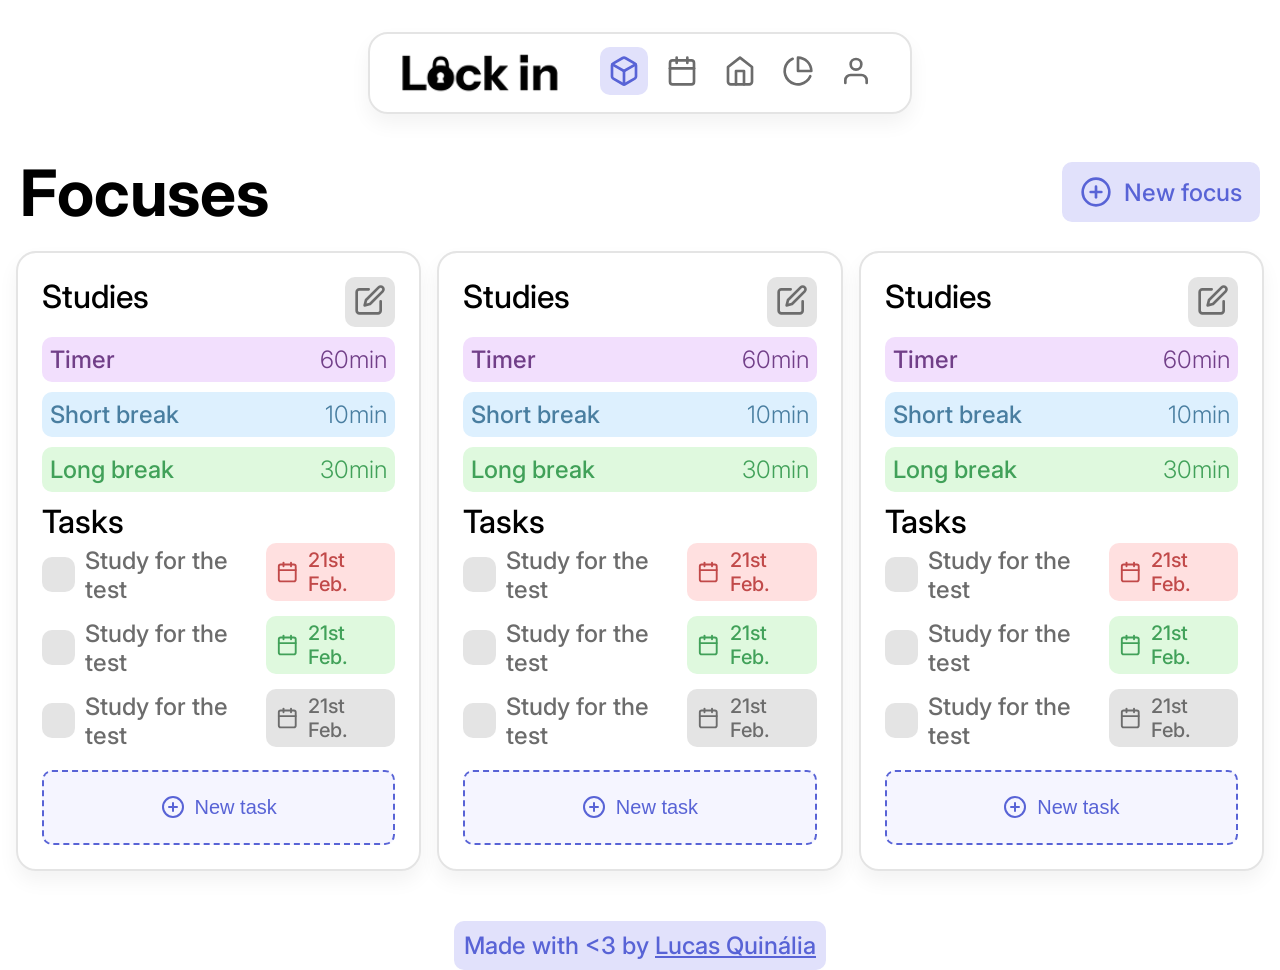
==== commit 2b0f5389: "focus responsiveness finished" ====
--- a/index.html
+++ b/index.html
@@ -15,7 +15,7 @@
                 <ul>
                     <li>
                         <a href="#">
-                            <svg class="icon-active" width="50" height="50" viewBox="0 0 24 24" fill="none" xmlns="http://www.w3.org/2000/svg">
+                            <svg class="icon-active" viewBox="0 0 24 24" fill="none" xmlns="http://www.w3.org/2000/svg">
                                 <path d="M21 16V8.00002C20.9996 7.6493 20.9071 7.30483 20.7315 7.00119C20.556 6.69754 20.3037 6.44539 20 6.27002L13 2.27002C12.696 2.09449 12.3511 2.00208 12 2.00208C11.6489 2.00208 11.304 2.09449 11 2.27002L4 6.27002C3.69626 6.44539 3.44398 6.69754 3.26846 7.00119C3.09294 7.30483 3.00036 7.6493 3 8.00002V16C3.00036 16.3508 3.09294 16.6952 3.26846 16.9989C3.44398 17.3025 3.69626 17.5547 4 17.73L11 21.73C11.304 21.9056 11.6489 21.998 12 21.998C12.3511 21.998 12.696 21.9056 13 21.73L20 17.73C20.3037 17.5547 20.556 17.3025 20.7315 16.9989C20.9071 16.6952 20.9996 16.3508 21 16Z" 
                                     stroke="currentColor" stroke-width="2" stroke-linecap="round" stroke-linejoin="round"/>
                                 <path d="M3.27002 6.96002L12 12.01L20.73 6.96002" 
@@ -27,21 +27,21 @@
                     </li>
                     <li>
                         <a href="#">
-                            <svg class="icon" width="50" height="50" viewBox="0 0 24 24" fill="none" xmlns="http://www.w3.org/2000/svg">
-                                <path d="M19 4H5C3.89543 4 3 4.89543 3 6V20C3 21.1046 3.89543 22 5 22H19C20.1046 22 21 21.1046 21 20V6C21 4.89543 20.1046 4 19 4Z" 
-                                    stroke="currentColor" stroke-width="2" stroke-linecap="round" stroke-linejoin="round"/>
-                                <path d="M16 2V6" 
-                                    stroke="currentColor" stroke-width="2" stroke-linecap="round" stroke-linejoin="round"/>
-                                <path d="M8 2V6" 
-                                    stroke="currentColor" stroke-width="2" stroke-linecap="round" stroke-linejoin="round"/>
-                                <path d="M3 10H21" 
-                                    stroke="currentColor" stroke-width="2" stroke-linecap="round" stroke-linejoin="round"/>
-                            </svg> 
-                        </a>
-                    </li>
-                    <li>
-                        <a href="#">
-                            <svg class="icon" width="50" height="50" viewBox="0 0 24 24" fill="none" xmlns="http://www.w3.org/2000/svg">
+                            <svg class="icon" viewBox="0 0 24 24" fill="none" xmlns="http://www.w3.org/2000/svg">
+                                <path d="M19 4H5C3.89543 4 3 4.89543 3 6V20C3 21.1046 3.89543 22 5 22H19C20.1046 22 21 21.1046 21 20V6C21 4.89543 20.1046 4 19 4Z" 
+                                    stroke="currentColor" stroke-width="2" stroke-linecap="round" stroke-linejoin="round"/>
+                                <path d="M16 2V6" 
+                                    stroke="currentColor" stroke-width="2" stroke-linecap="round" stroke-linejoin="round"/>
+                                <path d="M8 2V6" 
+                                    stroke="currentColor" stroke-width="2" stroke-linecap="round" stroke-linejoin="round"/>
+                                <path d="M3 10H21" 
+                                    stroke="currentColor" stroke-width="2" stroke-linecap="round" stroke-linejoin="round"/>
+                            </svg> 
+                        </a>
+                    </li>
+                    <li>
+                        <a href="#">
+                            <svg class="icon" viewBox="0 0 24 24" fill="none" xmlns="http://www.w3.org/2000/svg">
                                 <path d="M3 9L12 2L21 9V20C21 20.5304 20.7893 21.0391 20.4142 21.4142C20.0391 21.7893 19.5304 22 19 22H5C4.46957 22 3.96086 21.7893 3.58579 21.4142C3.21071 21.0391 3 20.5304 3 20V9Z" 
                                     stroke="currentColor" stroke-width="2" stroke-linecap="round" stroke-linejoin="round"/>
                                 <path d="M9 22V12H15V22" 
@@ -51,7 +51,7 @@
                     </li>
                     <li>
                         <a href="#">
-                            <svg class="icon" width="50" height="50" viewBox="0 0 24 24" fill="none" xmlns="http://www.w3.org/2000/svg">
+                            <svg class="icon" viewBox="0 0 24 24" fill="none" xmlns="http://www.w3.org/2000/svg">
                                 <path d="M21.21 15.89C20.5738 17.3945 19.5788 18.7202 18.3119 19.7513C17.0449 20.7824 15.5447 21.4874 13.9424 21.8048C12.3401 22.1222 10.6844 22.0422 9.12012 21.5718C7.55585 21.1015 6.1306 20.2551 4.969 19.1067C3.80739 17.9583 2.94479 16.5428 2.45661 14.984C1.96843 13.4252 1.86954 11.7705 2.16857 10.1647C2.46761 8.5588 3.15547 7.05064 4.17202 5.77205C5.18857 4.49345 6.50286 3.48333 7.99998 2.83002" 
                                     stroke="currentColor" stroke-width="2" stroke-linecap="round" stroke-linejoin="round"/>
                                 <path d="M22 12C22 10.6868 21.7413 9.38642 21.2388 8.17317C20.7362 6.95991 19.9997 5.85752 19.0711 4.92893C18.1425 4.00035 17.0401 3.26375 15.8268 2.7612C14.6136 2.25866 13.3132 2 12 2V12H22Z" 
@@ -61,7 +61,7 @@
                     </li>
                     <li>
                         <a href="#">
-                            <svg class="icon" width="50" height="50" viewBox="0 0 24 24" fill="none" xmlns="http://www.w3.org/2000/svg">
+                            <svg class="icon" viewBox="0 0 24 24" fill="none" xmlns="http://www.w3.org/2000/svg">
                                 <path d="M20 21V19C20 17.9391 19.5786 16.9217 18.8284 16.1716C18.0783 15.4214 17.0609 15 16 15H8C6.93913 15 5.92172 15.4214 5.17157 16.1716C4.42143 16.9217 4 17.9391 4 19V21" 
                                     stroke="currentColor" stroke-width="2" stroke-linecap="round" stroke-linejoin="round"/>
                                 <path d="M12 11C14.2091 11 16 9.20914 16 7C16 4.79086 14.2091 3 12 3C9.79086 3 8 4.79086 8 7C8 9.20914 9.79086 11 12 11Z" 
@@ -76,13 +76,26 @@
     </header>
     <main>
         <div class="focus-page">
-            <h1>Focuses</h1>
+            <div class="focus-page-title">
+                <h1>Focuses</h1>
+                <div class="new-focus-btn">
+                    <svg class="new-focus-svg" viewBox="0 0 24 24" fill="none" xmlns="http://www.w3.org/2000/svg">
+                        <path d="M12 22C17.5228 22 22 17.5228 22 12C22 6.47715 17.5228 2 12 2C6.47715 2 2 6.47715 2 12C2 17.5228 6.47715 22 12 22Z" 
+                            stroke="currentColor" stroke-width="2" stroke-linecap="round" stroke-linejoin="round"/>
+                        <path d="M12 8V16"
+                            stroke="currentColor" stroke-width="2" stroke-linecap="round" stroke-linejoin="round"/>
+                        <path d="M8 12H16" 
+                            stroke="currentColor" stroke-width="2" stroke-linecap="round" stroke-linejoin="round"/>
+                    </svg>     
+                    <p>New focus</p>    
+                </div>
+            </div>
             <div class="focus-page-content">
                 <div class="focus">
                     <div class="focus-title">
                         <h2 class="focus-subtitle">Studies</h2>
                         <button class="edit-btn">
-                            <svg width="24" height="24" viewBox="0 0 24 24" fill="none" xmlns="http://www.w3.org/2000/svg">
+                            <svg class="edit-svg" viewBox="0 0 24 24" fill="none" xmlns="http://www.w3.org/2000/svg">
                                 <path d="M11 4H4C3.46957 4 2.96086 4.21071 2.58579 4.58579C2.21071 4.96086 2 5.46957 2 6V20C2 20.5304 2.21071 21.0391 2.58579 21.4142C2.96086 21.7893 3.46957 22 4 22H18C18.5304 22 19.0391 21.7893 19.4142 21.4142C19.7893 21.0391 20 20.5304 20 20V13" 
                                     stroke="currentColor" stroke-width="2" stroke-linecap="round" stroke-linejoin="round"/>
                                 <path d="M18.5 2.49998C18.8978 2.10216 19.4374 1.87866 20 1.87866C20.5626 1.87866 21.1022 2.10216 21.5 2.49998C21.8978 2.89781 22.1213 3.43737 22.1213 3.99998C22.1213 4.56259 21.8978 5.10216 21.5 5.49998L12 15L8 16L9 12L18.5 2.49998Z" 
@@ -109,7 +122,7 @@
                             <p>Study for the test</p>
                         </div>
                         <div class="focus-task-date late">
-                            <svg class="focus-task-date-icon" width="22" height="22" viewBox="0 0 24 24" fill="none" xmlns="http://www.w3.org/2000/svg">
+                            <svg class="date-svg" viewBox="0 0 24 24" fill="none" xmlns="http://www.w3.org/2000/svg">
                                 <path d="M19 4H5C3.89543 4 3 4.89543 3 6V20C3 21.1046 3.89543 22 5 22H19C20.1046 22 21 21.1046 21 20V6C21 4.89543 20.1046 4 19 4Z" 
                                     stroke="currentColor" stroke-width="2" stroke-linecap="round" stroke-linejoin="round"/>
                                 <path d="M16 2V6" 
@@ -128,7 +141,7 @@
                             <p>Study for the test</p>
                         </div>
                         <div class="focus-task-date done">
-                            <svg class="focus-task-date-icon" width="22" height="22" viewBox="0 0 24 24" fill="none" xmlns="http://www.w3.org/2000/svg">
+                            <svg class="date-svg" viewBox="0 0 24 24" fill="none" xmlns="http://www.w3.org/2000/svg">
                                 <path d="M19 4H5C3.89543 4 3 4.89543 3 6V20C3 21.1046 3.89543 22 5 22H19C20.1046 22 21 21.1046 21 20V6C21 4.89543 20.1046 4 19 4Z" 
                                     stroke="currentColor" stroke-width="2" stroke-linecap="round" stroke-linejoin="round"/>
                                 <path d="M16 2V6" 
@@ -147,7 +160,7 @@
                             <p>Study for the test</p>
                         </div>
                         <div class="focus-task-date pending">
-                            <svg class="focus-task-date-icon" width="22" height="22" viewBox="0 0 24 24" fill="none" xmlns="http://www.w3.org/2000/svg">
+                            <svg class="date-svg" viewBox="0 0 24 24" fill="none" xmlns="http://www.w3.org/2000/svg">
                                 <path d="M19 4H5C3.89543 4 3 4.89543 3 6V20C3 21.1046 3.89543 22 5 22H19C20.1046 22 21 21.1046 21 20V6C21 4.89543 20.1046 4 19 4Z" 
                                     stroke="currentColor" stroke-width="2" stroke-linecap="round" stroke-linejoin="round"/>
                                 <path d="M16 2V6" 
@@ -161,7 +174,7 @@
                         </div>
                     </div>
                     <button class="new-task-btn">
-                        <svg class="new-task-icon" width="20" height="20" viewBox="0 0 24 24" fill="none" xmlns="http://www.w3.org/2000/svg">
+                        <svg class="new-task-svg" viewBox="0 0 24 24" fill="none" xmlns="http://www.w3.org/2000/svg">
                             <path d="M12 22C17.5228 22 22 17.5228 22 12C22 6.47715 17.5228 2 12 2C6.47715 2 2 6.47715 2 12C2 17.5228 6.47715 22 12 22Z" 
                                 stroke="currentColor" stroke-width="2" stroke-linecap="round" stroke-linejoin="round"/>
                             <path d="M12 8V16"
@@ -176,7 +189,7 @@
                     <div class="focus-title">
                         <h2 class="focus-subtitle">Studies</h2>
                         <button class="edit-btn">
-                            <svg width="24" height="24" viewBox="0 0 24 24" fill="none" xmlns="http://www.w3.org/2000/svg">
+                            <svg class="edit-svg" viewBox="0 0 24 24" fill="none" xmlns="http://www.w3.org/2000/svg">
                                 <path d="M11 4H4C3.46957 4 2.96086 4.21071 2.58579 4.58579C2.21071 4.96086 2 5.46957 2 6V20C2 20.5304 2.21071 21.0391 2.58579 21.4142C2.96086 21.7893 3.46957 22 4 22H18C18.5304 22 19.0391 21.7893 19.4142 21.4142C19.7893 21.0391 20 20.5304 20 20V13" 
                                     stroke="currentColor" stroke-width="2" stroke-linecap="round" stroke-linejoin="round"/>
                                 <path d="M18.5 2.49998C18.8978 2.10216 19.4374 1.87866 20 1.87866C20.5626 1.87866 21.1022 2.10216 21.5 2.49998C21.8978 2.89781 22.1213 3.43737 22.1213 3.99998C22.1213 4.56259 21.8978 5.10216 21.5 5.49998L12 15L8 16L9 12L18.5 2.49998Z" 
@@ -203,7 +216,7 @@
                             <p>Study for the test</p>
                         </div>
                         <div class="focus-task-date late">
-                            <svg class="focus-task-date-icon" width="22" height="22" viewBox="0 0 24 24" fill="none" xmlns="http://www.w3.org/2000/svg">
+                            <svg class="date-svg" viewBox="0 0 24 24" fill="none" xmlns="http://www.w3.org/2000/svg">
                                 <path d="M19 4H5C3.89543 4 3 4.89543 3 6V20C3 21.1046 3.89543 22 5 22H19C20.1046 22 21 21.1046 21 20V6C21 4.89543 20.1046 4 19 4Z" 
                                     stroke="currentColor" stroke-width="2" stroke-linecap="round" stroke-linejoin="round"/>
                                 <path d="M16 2V6" 
@@ -222,7 +235,7 @@
                             <p>Study for the test</p>
                         </div>
                         <div class="focus-task-date done">
-                            <svg class="focus-task-date-icon" width="22" height="22" viewBox="0 0 24 24" fill="none" xmlns="http://www.w3.org/2000/svg">
+                            <svg class="date-svg" viewBox="0 0 24 24" fill="none" xmlns="http://www.w3.org/2000/svg">
                                 <path d="M19 4H5C3.89543 4 3 4.89543 3 6V20C3 21.1046 3.89543 22 5 22H19C20.1046 22 21 21.1046 21 20V6C21 4.89543 20.1046 4 19 4Z" 
                                     stroke="currentColor" stroke-width="2" stroke-linecap="round" stroke-linejoin="round"/>
                                 <path d="M16 2V6" 
@@ -241,7 +254,7 @@
                             <p>Study for the test</p>
                         </div>
                         <div class="focus-task-date pending">
-                            <svg class="focus-task-date-icon" width="22" height="22" viewBox="0 0 24 24" fill="none" xmlns="http://www.w3.org/2000/svg">
+                            <svg class="date-svg" viewBox="0 0 24 24" fill="none" xmlns="http://www.w3.org/2000/svg">
                                 <path d="M19 4H5C3.89543 4 3 4.89543 3 6V20C3 21.1046 3.89543 22 5 22H19C20.1046 22 21 21.1046 21 20V6C21 4.89543 20.1046 4 19 4Z" 
                                     stroke="currentColor" stroke-width="2" stroke-linecap="round" stroke-linejoin="round"/>
                                 <path d="M16 2V6" 
@@ -255,7 +268,7 @@
                         </div>
                     </div>
                     <button class="new-task-btn">
-                        <svg class="new-task-icon" width="20" height="20" viewBox="0 0 24 24" fill="none" xmlns="http://www.w3.org/2000/svg">
+                        <svg class="new-task-svg" viewBox="0 0 24 24" fill="none" xmlns="http://www.w3.org/2000/svg">
                             <path d="M12 22C17.5228 22 22 17.5228 22 12C22 6.47715 17.5228 2 12 2C6.47715 2 2 6.47715 2 12C2 17.5228 6.47715 22 12 22Z" 
                                 stroke="currentColor" stroke-width="2" stroke-linecap="round" stroke-linejoin="round"/>
                             <path d="M12 8V16"
@@ -270,7 +283,7 @@
                     <div class="focus-title">
                         <h2 class="focus-subtitle">Studies</h2>
                         <button class="edit-btn">
-                            <svg width="24" height="24" viewBox="0 0 24 24" fill="none" xmlns="http://www.w3.org/2000/svg">
+                            <svg class="edit-svg" viewBox="0 0 24 24" fill="none" xmlns="http://www.w3.org/2000/svg">
                                 <path d="M11 4H4C3.46957 4 2.96086 4.21071 2.58579 4.58579C2.21071 4.96086 2 5.46957 2 6V20C2 20.5304 2.21071 21.0391 2.58579 21.4142C2.96086 21.7893 3.46957 22 4 22H18C18.5304 22 19.0391 21.7893 19.4142 21.4142C19.7893 21.0391 20 20.5304 20 20V13" 
                                     stroke="currentColor" stroke-width="2" stroke-linecap="round" stroke-linejoin="round"/>
                                 <path d="M18.5 2.49998C18.8978 2.10216 19.4374 1.87866 20 1.87866C20.5626 1.87866 21.1022 2.10216 21.5 2.49998C21.8978 2.89781 22.1213 3.43737 22.1213 3.99998C22.1213 4.56259 21.8978 5.10216 21.5 5.49998L12 15L8 16L9 12L18.5 2.49998Z" 
@@ -297,7 +310,7 @@
                             <p>Study for the test</p>
                         </div>
                         <div class="focus-task-date late">
-                            <svg class="focus-task-date-icon" width="22" height="22" viewBox="0 0 24 24" fill="none" xmlns="http://www.w3.org/2000/svg">
+                            <svg class="date-svg" viewBox="0 0 24 24" fill="none" xmlns="http://www.w3.org/2000/svg">
                                 <path d="M19 4H5C3.89543 4 3 4.89543 3 6V20C3 21.1046 3.89543 22 5 22H19C20.1046 22 21 21.1046 21 20V6C21 4.89543 20.1046 4 19 4Z" 
                                     stroke="currentColor" stroke-width="2" stroke-linecap="round" stroke-linejoin="round"/>
                                 <path d="M16 2V6" 
@@ -316,7 +329,7 @@
                             <p>Study for the test</p>
                         </div>
                         <div class="focus-task-date done">
-                            <svg class="focus-task-date-icon" width="22" height="22" viewBox="0 0 24 24" fill="none" xmlns="http://www.w3.org/2000/svg">
+                            <svg class="date-svg" viewBox="0 0 24 24" fill="none" xmlns="http://www.w3.org/2000/svg">
                                 <path d="M19 4H5C3.89543 4 3 4.89543 3 6V20C3 21.1046 3.89543 22 5 22H19C20.1046 22 21 21.1046 21 20V6C21 4.89543 20.1046 4 19 4Z" 
                                     stroke="currentColor" stroke-width="2" stroke-linecap="round" stroke-linejoin="round"/>
                                 <path d="M16 2V6" 
@@ -335,7 +348,7 @@
                             <p>Study for the test</p>
                         </div>
                         <div class="focus-task-date pending">
-                            <svg class="focus-task-date-icon" width="22" height="22" viewBox="0 0 24 24" fill="none" xmlns="http://www.w3.org/2000/svg">
+                            <svg class="date-svg" viewBox="0 0 24 24" fill="none" xmlns="http://www.w3.org/2000/svg">
                                 <path d="M19 4H5C3.89543 4 3 4.89543 3 6V20C3 21.1046 3.89543 22 5 22H19C20.1046 22 21 21.1046 21 20V6C21 4.89543 20.1046 4 19 4Z" 
                                     stroke="currentColor" stroke-width="2" stroke-linecap="round" stroke-linejoin="round"/>
                                 <path d="M16 2V6" 
@@ -349,7 +362,7 @@
                         </div>
                     </div>
                     <button class="new-task-btn">
-                        <svg class="new-task-icon" width="20" height="20" viewBox="0 0 24 24" fill="none" xmlns="http://www.w3.org/2000/svg">
+                        <svg class="new-task-svg" viewBox="0 0 24 24" fill="none" xmlns="http://www.w3.org/2000/svg">
                             <path d="M12 22C17.5228 22 22 17.5228 22 12C22 6.47715 17.5228 2 12 2C6.47715 2 2 6.47715 2 12C2 17.5228 6.47715 22 12 22Z" 
                                 stroke="currentColor" stroke-width="2" stroke-linecap="round" stroke-linejoin="round"/>
                             <path d="M12 8V16"
@@ -359,14 +372,6 @@
                         </svg>
                         <p>New task</p>
                     </button>
-                </div>
-                <div class="new-focus-btn">
-                    <svg width="50" height="50" viewBox="0 0 24 24" fill="none" xmlns="http://www.w3.org/2000/svg">
-                        <path d="M12 5V19" 
-                            stroke="currentColor" stroke-width="2" stroke-linecap="round" stroke-linejoin="round"/>
-                        <path d="M5 12H19" 
-                            stroke="currentColor" stroke-width="2" stroke-linecap="round" stroke-linejoin="round"/>
-                    </svg>                
                 </div>
             </div>
         </div>
--- a/css/style.css
+++ b/css/style.css
@@ -37,10 +37,11 @@
     background-color: var(--background-color);
     font-family: var(--font-family);
     color: var(--text-color);
+    font-size: 1rem;
 }
 
 p {
-    font-size: 24px;
+    font-size: 1.5rem;
     font-weight: 500;
 }
 
@@ -48,22 +49,23 @@
     display: flex;
     width: fit-content;
     align-items: center;
-    margin: 20px auto;
-    padding: 10px 30px;
-    gap: 40px;
-    border: 2px solid var(--light-grey);
-    border-radius: 20px;
+    margin: 2rem auto;
+    padding: 0.625rem 1.875rem;
+    gap: 2.5rem;
+    border: 0.125rem solid var(--light-grey);
+    border-radius: 1.25rem;
     box-shadow: var(--shadow-soft);
 }
 
 .header-logo {
-    width: 150px;
+    width: 10rem;
+    max-width: 100%;
 }
 
 ul  {
     display: flex;
     flex-direction: row;
-    gap: 10px;
+    gap: 0.625rem;
 }
 
 li {
@@ -71,61 +73,98 @@
 }
 
 .icon {
-    padding: 7.5px;
-    border-radius: 10px;
+    padding: 0.5rem;
+    border-radius: 0.625rem;
     color: var(--grey);
 }
 
 .icon-active {
-    padding: 7.5px;
-    border-radius: 10px;
+    padding: 0.5rem;
+    border-radius: 0.625rem;
     background-color: var(--light-slate);
     color: var(--slate);
 }
 
 .focus-page {
+    width: 100%;
+    margin: 2rem auto;
+    max-width: 100rem;
+}
+
+.focus-page-content {
+    display: grid;
+    grid-template-columns: repeat(auto-fill, minmax(24rem, 1fr));
+    gap: 1rem;
+    padding: 0 1rem;
+}
+
+.focus-page h1 {
+    font-size: 4rem;
+    text-align: start;
+    font-weight: 700;
+}
+
+.new-focus-btn {
+    display: flex;
+    padding: 0.75rem 1rem;
+    color: var(--slate);
+    align-items: center;
+    justify-content: space-between;
+    gap: 0.75rem;
     width: fit-content;
-    margin: 20px auto;
-}
-
-.focus-page-content {
-    display: flex;
-}
-
-.focus-page h1 {
-    font-size: 64px;
-    text-align: start;
-    margin: 40px 0 20px 0;
-    font-weight: 700;
+    border-radius: 0.625rem;
+    background-color: var(--light-slate);
+    border: 0.125rem solid var(--light-slate);
+    transition: 0.25s ease;
+}
+
+.new-focus-btn:hover {
+    cursor: pointer;
+    border: 0.125rem solid var(--slate);
+}
+
+.new-focus-btn:active {
+    cursor: pointer;
+    border: 0.125rem solid var(--slate);
+    background-color: var(--slate);
+    color: var(--light-slate);
+    transition: 0.1s ease;
+}
+
+.focus-page-title {
+    display: flex;
+    margin: 2.5rem 1.25rem 1.25rem 1.25rem;
+    align-items: center;
+    justify-content: space-between;
 }
 
 .focus {
-    width: fit-content;
-    padding: 20px;
-    margin-right: 20px;
-    border: 2px solid var(--light-grey);
-    border-radius: 20px;
+    max-width: 32rem;
+    margin: 0 auto;
+    width: 100%;
+    padding: 1.5rem;
+    border: 0.125rem solid var(--light-grey);
+    border-radius: 1.25rem;
     box-shadow: var(--shadow-soft);
 }
 
 .focus-title {
     display: flex;
-    width: 425px;
+    width: 100%;
     flex-direction: row;
     justify-content: space-between;
-    gap: 50px;
+    gap: 1rem;
 }
 
 .focus-subtitle {
-    width: fit-content;
     font-weight: 500;
-    font-size: 32px;
+    font-size: 2rem;
 }
 
 .edit-btn {
-    width: 50px;
-    height: 50px;
-    border-radius: 10px;
+    width: 3.125rem;
+    height: 3.125rem;
+    border-radius: 0.625rem;
     background-color: var(--light-grey);
     color: var(--grey);
     border: none;
@@ -133,13 +172,13 @@
 
 .focus-component {
     display: flex;
-    width: 300px;
-    margin: 10px 0;
+    width: 100%;
+    margin: 0.625rem 0;
     justify-content: space-between;
     flex-direction: row;
-    gap: 40px;
-    padding: 7.5px;
-    border-radius: 10px;
+    gap: 1rem;
+    padding: 0.5rem;
+    border-radius: 0.625rem;
 }
 
 .label {
@@ -169,22 +208,22 @@
     display: flex;
     justify-content: space-between;
     align-items: center;
-    margin-bottom: 10px;
+    margin-bottom: 0.625rem;
 }
 
 .focus-task-details {
     display: flex;
     align-items: center;
-    margin-top: 5px;
+    margin-top: 0.3125rem;
 }
 
 .focus-task-details input[type="checkbox"] {
     appearance: none;
-    width: 35px;
-    height: 35px;
+    width: 2.1875rem;
+    height: 2.1875rem;
     display: inline-block;
     position: relative;
-    border-radius: 10px;
+    border-radius: 0.625rem;
     background-color: var(--light-grey);
     cursor: pointer;
 }
@@ -192,7 +231,6 @@
 .focus-task-details input[type="checkbox"]:checked {
     background-color: var(--light-green);
 } 
-
 
 .focus-task-details input[type="checkbox"]:checked::after {
     content: "";
@@ -208,44 +246,41 @@
 }
 
 .focus-task-details p {
-    margin-left: 10px;
+    margin-left: 0.625rem;
     color: var(--grey);
 }
 
+.pending,
+.done,
+.late {
+    display: flex;
+    align-items: center;
+    border-radius: 0.625rem;
+    padding: 0.3125rem;
+}
+
 .pending {
-    display: flex;
-    align-items: center;
-    border-radius: 10px;
-    padding: 5px;
     color: var(--grey);
     background-color: var(--light-grey);
 }
 
 .done {
-    display: flex;
-    align-items: center;
-    border-radius: 10px;
-    padding: 5px;
     color: var(--green);
     background-color: var(--light-green);
 }
 
 .late {
-    display: flex;
-    align-items: center;
-    border-radius: 10px;
-    padding: 5px;
     color: var(--red);
     background-color: var(--light-red);
 }
 
 .focus-task-date p {
-    font-size: 20px;
-    margin: 0 5px;
+    font-size: 1.25rem;
+    margin: 0 0.3125rem;
 }
 
 .focus-task-date svg {
-    margin: 0 5px;
+    margin: 0 0.3125rem;
 }
 
 .new-task-btn {
@@ -254,44 +289,159 @@
     align-items: center;
     color: var(--slate);
     width: 100%;
-    height: 75px;
-    border-radius: 10px;
+    height: 4.6875rem;
+    border-radius: 0.625rem;
     background-color: var(--lighter-slate);
-    border: 2px dashed var(--slate);
-    margin-top: 20px;
+    border: 0.125rem dashed var(--slate);
+    margin-top: 1.25rem;
 }
 
 .new-task-btn p {
-    margin-left: 10px;
-    font-size: 20px;
-}
-
-.new-focus-btn {
-    margin: 0 auto;
-    display: flex;
-    width: fit-content;
-}
-
-.new-focus-btn svg {
-    padding: 7.5px;
-    border-radius: 10px;
-    background-color: var(--light-slate);
+    margin-left: 0.625rem;
+    font-size: 1.25rem;
+}
+
+footer {
+    margin-top: 3.125rem;
+    text-align: center;
+}
+
+footer p {
+    display: inline-block;
     color: var(--slate);
-}
-
-footer {
-    margin-top: 50px;
-}
-
-footer p {
-    width: fit-content;
-    margin: 0 auto;
-    color: var(--slate);
-    padding: 10px;
-    border-radius: 10px;
+    padding: 0.625rem;
+    border-radius: 0.625rem;
     background-color: var(--light-slate);
 }
 
 footer a {
     color: var(--slate);
+}
+
+svg {
+    width: 3rem;
+    height: 3rem;
+}
+
+.edit-svg, .new-focus-svg {
+    width: 2rem;
+    height: 2rem;
+}
+
+.date-svg, .new-task-svg {
+    width: 1.5rem;
+    height: 1.5rem;
+}
+
+@media (min-width: 2560px) {
+    html {
+        font-size: 1.2vw;
+    }
+
+    body {
+        font-size: 1rem;
+    }
+
+    svg {
+        width: 4rem;
+        height: 4rem;
+    }
+
+    .edit-svg, .new-focus-svg {
+        width: 2.5rem;
+        height: 2.5rem;
+    }
+    
+    .date-svg, .new-task-svg {
+        width: 1.875rem;
+        height: 1.875rem;
+    }
+
+    .focus-page h1 {
+        font-size: 4rem;
+    }
+
+    .focus-subtitle {
+        font-size: 2.5rem;
+    }
+
+    .focus-task-date p {
+        font-size: 1.75rem;
+    }
+
+    .new-task-btn p {
+        font-size: 1.75rem;
+    }
+    
+
+    .focus-page-content {
+        max-width: 90vw;
+        padding: 0 2vw;
+        gap: 2vw;
+    }
+
+    .nav-menu {
+        gap: 2.5vw;
+        padding: 1vw 3vw;
+    }
+
+    .header-logo {
+        width: 15vw;
+    }
+
+    .edit-btn {
+        width: 4rem;
+        height: 4rem;
+    }
+
+    .focus-task-details input[type="checkbox"] {
+        width: 3rem;
+        height: 3rem;
+    }
+
+    .focus-task-details input[type="checkbox"]:checked::after {
+        width: 2rem;
+        height: 2rem;
+    }
+}
+
+@media (max-width: 1024px) {
+    .focus-page h1 {
+        font-size: 3rem;
+    }
+}
+
+@media (max-width: 768px) {
+    svg {
+        width: 3rem;
+        height: 3rem;
+    }
+
+    .edit-svg, .new-focus-svg {
+        width: 2rem;
+        height: 2rem;
+    }
+    
+    .date-svg, .new-task-svg {
+        width: 2rem;
+        height: 2rem;
+    }
+
+    .focus-page h1 {
+        font-size: 2.5rem;
+    }
+
+    .focus-page-content {
+        padding: 0 1.25rem;
+        grid-template-columns: 1fr;
+    }
+
+    .nav-menu {
+        display: block;
+    }
+
+    .header-logo {
+        display: block;
+        margin: 0 auto;
+    }
 }
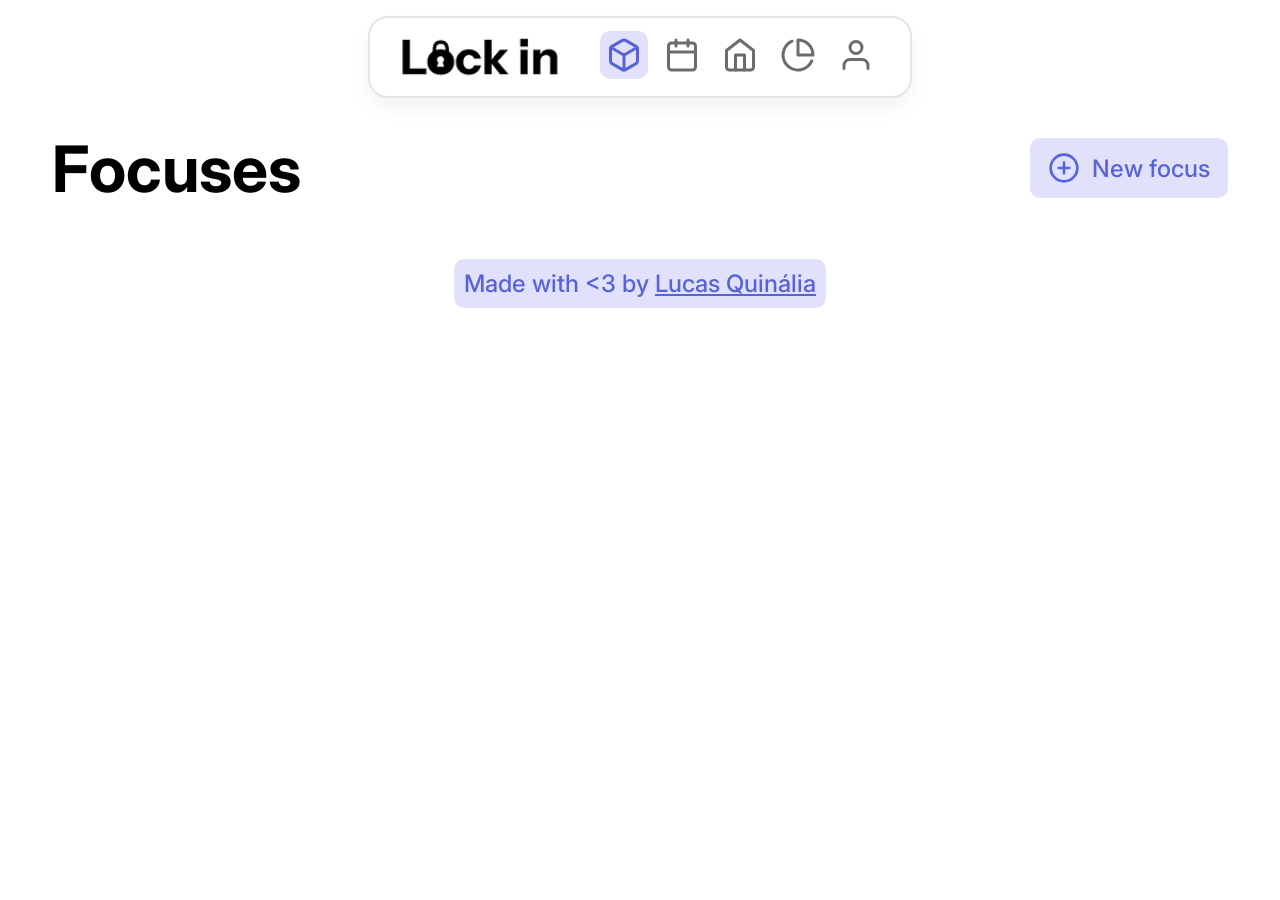
==== commit 436427df: "new focus form design" ====
--- a/index.html
+++ b/index.html
@@ -91,288 +91,6 @@
                 </div>
             </div>
             <div class="focus-page-content">
-                <div class="focus">
-                    <div class="focus-title">
-                        <h2 class="focus-subtitle">Studies</h2>
-                        <button class="edit-btn">
-                            <svg class="edit-svg" viewBox="0 0 24 24" fill="none" xmlns="http://www.w3.org/2000/svg">
-                                <path d="M11 4H4C3.46957 4 2.96086 4.21071 2.58579 4.58579C2.21071 4.96086 2 5.46957 2 6V20C2 20.5304 2.21071 21.0391 2.58579 21.4142C2.96086 21.7893 3.46957 22 4 22H18C18.5304 22 19.0391 21.7893 19.4142 21.4142C19.7893 21.0391 20 20.5304 20 20V13" 
-                                    stroke="currentColor" stroke-width="2" stroke-linecap="round" stroke-linejoin="round"/>
-                                <path d="M18.5 2.49998C18.8978 2.10216 19.4374 1.87866 20 1.87866C20.5626 1.87866 21.1022 2.10216 21.5 2.49998C21.8978 2.89781 22.1213 3.43737 22.1213 3.99998C22.1213 4.56259 21.8978 5.10216 21.5 5.49998L12 15L8 16L9 12L18.5 2.49998Z" 
-                                    stroke="currentColor" stroke-width="2" stroke-linecap="round" stroke-linejoin="round"/>
-                            </svg>                    
-                        </button>
-                    </div>
-                    <div class="focus-component focus-timer">
-                        <p class="label">Timer</p>
-                        <p class="time">60min</p>
-                    </div>
-                    <div class="focus-component focus-short-break">
-                        <p class="label">Short break</p>
-                        <p class="time">10min</p>
-                    </div>
-                    <div class="focus-component focus-long-break">
-                        <p class="label">Long break</p>
-                        <p class="time">30min</p>
-                    </div>
-                    <h2 class="focus-subtitle">Tasks</h2>
-                    <div class="focus-task">
-                        <div class="focus-task-details">
-                            <input type="checkbox">
-                            <p>Study for the test</p>
-                        </div>
-                        <div class="focus-task-date late">
-                            <svg class="date-svg" viewBox="0 0 24 24" fill="none" xmlns="http://www.w3.org/2000/svg">
-                                <path d="M19 4H5C3.89543 4 3 4.89543 3 6V20C3 21.1046 3.89543 22 5 22H19C20.1046 22 21 21.1046 21 20V6C21 4.89543 20.1046 4 19 4Z" 
-                                    stroke="currentColor" stroke-width="2" stroke-linecap="round" stroke-linejoin="round"/>
-                                <path d="M16 2V6" 
-                                    stroke="currentColor" stroke-width="2" stroke-linecap="round" stroke-linejoin="round"/>
-                                <path d="M8 2V6" 
-                                    stroke="currentColor" stroke-width="2" stroke-linecap="round" stroke-linejoin="round"/>
-                                <path d="M3 10H21" 
-                                    stroke="currentColor" stroke-width="2" stroke-linecap="round" stroke-linejoin="round"/>
-                            </svg> 
-                            <p>21st Feb.</p>
-                        </div>
-                    </div>
-                    <div class="focus-task">
-                        <div class="focus-task-details">
-                            <input type="checkbox">
-                            <p>Study for the test</p>
-                        </div>
-                        <div class="focus-task-date done">
-                            <svg class="date-svg" viewBox="0 0 24 24" fill="none" xmlns="http://www.w3.org/2000/svg">
-                                <path d="M19 4H5C3.89543 4 3 4.89543 3 6V20C3 21.1046 3.89543 22 5 22H19C20.1046 22 21 21.1046 21 20V6C21 4.89543 20.1046 4 19 4Z" 
-                                    stroke="currentColor" stroke-width="2" stroke-linecap="round" stroke-linejoin="round"/>
-                                <path d="M16 2V6" 
-                                    stroke="currentColor" stroke-width="2" stroke-linecap="round" stroke-linejoin="round"/>
-                                <path d="M8 2V6" 
-                                    stroke="currentColor" stroke-width="2" stroke-linecap="round" stroke-linejoin="round"/>
-                                <path d="M3 10H21" 
-                                    stroke="currentColor" stroke-width="2" stroke-linecap="round" stroke-linejoin="round"/>
-                            </svg> 
-                            <p>21st Feb.</p>
-                        </div>
-                    </div>
-                    <div class="focus-task">
-                        <div class="focus-task-details">
-                            <input type="checkbox">
-                            <p>Study for the test</p>
-                        </div>
-                        <div class="focus-task-date pending">
-                            <svg class="date-svg" viewBox="0 0 24 24" fill="none" xmlns="http://www.w3.org/2000/svg">
-                                <path d="M19 4H5C3.89543 4 3 4.89543 3 6V20C3 21.1046 3.89543 22 5 22H19C20.1046 22 21 21.1046 21 20V6C21 4.89543 20.1046 4 19 4Z" 
-                                    stroke="currentColor" stroke-width="2" stroke-linecap="round" stroke-linejoin="round"/>
-                                <path d="M16 2V6" 
-                                    stroke="currentColor" stroke-width="2" stroke-linecap="round" stroke-linejoin="round"/>
-                                <path d="M8 2V6" 
-                                    stroke="currentColor" stroke-width="2" stroke-linecap="round" stroke-linejoin="round"/>
-                                <path d="M3 10H21" 
-                                    stroke="currentColor" stroke-width="2" stroke-linecap="round" stroke-linejoin="round"/>
-                            </svg> 
-                            <p>21st Feb.</p>
-                        </div>
-                    </div>
-                    <button class="new-task-btn">
-                        <svg class="new-task-svg" viewBox="0 0 24 24" fill="none" xmlns="http://www.w3.org/2000/svg">
-                            <path d="M12 22C17.5228 22 22 17.5228 22 12C22 6.47715 17.5228 2 12 2C6.47715 2 2 6.47715 2 12C2 17.5228 6.47715 22 12 22Z" 
-                                stroke="currentColor" stroke-width="2" stroke-linecap="round" stroke-linejoin="round"/>
-                            <path d="M12 8V16"
-                                stroke="currentColor" stroke-width="2" stroke-linecap="round" stroke-linejoin="round"/>
-                            <path d="M8 12H16" 
-                                stroke="currentColor" stroke-width="2" stroke-linecap="round" stroke-linejoin="round"/>
-                        </svg>
-                        <p>New task</p>
-                    </button>
-                </div>
-                <div class="focus">
-                    <div class="focus-title">
-                        <h2 class="focus-subtitle">Studies</h2>
-                        <button class="edit-btn">
-                            <svg class="edit-svg" viewBox="0 0 24 24" fill="none" xmlns="http://www.w3.org/2000/svg">
-                                <path d="M11 4H4C3.46957 4 2.96086 4.21071 2.58579 4.58579C2.21071 4.96086 2 5.46957 2 6V20C2 20.5304 2.21071 21.0391 2.58579 21.4142C2.96086 21.7893 3.46957 22 4 22H18C18.5304 22 19.0391 21.7893 19.4142 21.4142C19.7893 21.0391 20 20.5304 20 20V13" 
-                                    stroke="currentColor" stroke-width="2" stroke-linecap="round" stroke-linejoin="round"/>
-                                <path d="M18.5 2.49998C18.8978 2.10216 19.4374 1.87866 20 1.87866C20.5626 1.87866 21.1022 2.10216 21.5 2.49998C21.8978 2.89781 22.1213 3.43737 22.1213 3.99998C22.1213 4.56259 21.8978 5.10216 21.5 5.49998L12 15L8 16L9 12L18.5 2.49998Z" 
-                                    stroke="currentColor" stroke-width="2" stroke-linecap="round" stroke-linejoin="round"/>
-                            </svg>                    
-                        </button>
-                    </div>
-                    <div class="focus-component focus-timer">
-                        <p class="label">Timer</p>
-                        <p class="time">60min</p>
-                    </div>
-                    <div class="focus-component focus-short-break">
-                        <p class="label">Short break</p>
-                        <p class="time">10min</p>
-                    </div>
-                    <div class="focus-component focus-long-break">
-                        <p class="label">Long break</p>
-                        <p class="time">30min</p>
-                    </div>
-                    <h2 class="focus-subtitle">Tasks</h2>
-                    <div class="focus-task">
-                        <div class="focus-task-details">
-                            <input type="checkbox">
-                            <p>Study for the test</p>
-                        </div>
-                        <div class="focus-task-date late">
-                            <svg class="date-svg" viewBox="0 0 24 24" fill="none" xmlns="http://www.w3.org/2000/svg">
-                                <path d="M19 4H5C3.89543 4 3 4.89543 3 6V20C3 21.1046 3.89543 22 5 22H19C20.1046 22 21 21.1046 21 20V6C21 4.89543 20.1046 4 19 4Z" 
-                                    stroke="currentColor" stroke-width="2" stroke-linecap="round" stroke-linejoin="round"/>
-                                <path d="M16 2V6" 
-                                    stroke="currentColor" stroke-width="2" stroke-linecap="round" stroke-linejoin="round"/>
-                                <path d="M8 2V6" 
-                                    stroke="currentColor" stroke-width="2" stroke-linecap="round" stroke-linejoin="round"/>
-                                <path d="M3 10H21" 
-                                    stroke="currentColor" stroke-width="2" stroke-linecap="round" stroke-linejoin="round"/>
-                            </svg> 
-                            <p>21st Feb.</p>
-                        </div>
-                    </div>
-                    <div class="focus-task">
-                        <div class="focus-task-details">
-                            <input type="checkbox">
-                            <p>Study for the test</p>
-                        </div>
-                        <div class="focus-task-date done">
-                            <svg class="date-svg" viewBox="0 0 24 24" fill="none" xmlns="http://www.w3.org/2000/svg">
-                                <path d="M19 4H5C3.89543 4 3 4.89543 3 6V20C3 21.1046 3.89543 22 5 22H19C20.1046 22 21 21.1046 21 20V6C21 4.89543 20.1046 4 19 4Z" 
-                                    stroke="currentColor" stroke-width="2" stroke-linecap="round" stroke-linejoin="round"/>
-                                <path d="M16 2V6" 
-                                    stroke="currentColor" stroke-width="2" stroke-linecap="round" stroke-linejoin="round"/>
-                                <path d="M8 2V6" 
-                                    stroke="currentColor" stroke-width="2" stroke-linecap="round" stroke-linejoin="round"/>
-                                <path d="M3 10H21" 
-                                    stroke="currentColor" stroke-width="2" stroke-linecap="round" stroke-linejoin="round"/>
-                            </svg> 
-                            <p>21st Feb.</p>
-                        </div>
-                    </div>
-                    <div class="focus-task">
-                        <div class="focus-task-details">
-                            <input type="checkbox">
-                            <p>Study for the test</p>
-                        </div>
-                        <div class="focus-task-date pending">
-                            <svg class="date-svg" viewBox="0 0 24 24" fill="none" xmlns="http://www.w3.org/2000/svg">
-                                <path d="M19 4H5C3.89543 4 3 4.89543 3 6V20C3 21.1046 3.89543 22 5 22H19C20.1046 22 21 21.1046 21 20V6C21 4.89543 20.1046 4 19 4Z" 
-                                    stroke="currentColor" stroke-width="2" stroke-linecap="round" stroke-linejoin="round"/>
-                                <path d="M16 2V6" 
-                                    stroke="currentColor" stroke-width="2" stroke-linecap="round" stroke-linejoin="round"/>
-                                <path d="M8 2V6" 
-                                    stroke="currentColor" stroke-width="2" stroke-linecap="round" stroke-linejoin="round"/>
-                                <path d="M3 10H21" 
-                                    stroke="currentColor" stroke-width="2" stroke-linecap="round" stroke-linejoin="round"/>
-                            </svg> 
-                            <p>21st Feb.</p>
-                        </div>
-                    </div>
-                    <button class="new-task-btn">
-                        <svg class="new-task-svg" viewBox="0 0 24 24" fill="none" xmlns="http://www.w3.org/2000/svg">
-                            <path d="M12 22C17.5228 22 22 17.5228 22 12C22 6.47715 17.5228 2 12 2C6.47715 2 2 6.47715 2 12C2 17.5228 6.47715 22 12 22Z" 
-                                stroke="currentColor" stroke-width="2" stroke-linecap="round" stroke-linejoin="round"/>
-                            <path d="M12 8V16"
-                                stroke="currentColor" stroke-width="2" stroke-linecap="round" stroke-linejoin="round"/>
-                            <path d="M8 12H16" 
-                                stroke="currentColor" stroke-width="2" stroke-linecap="round" stroke-linejoin="round"/>
-                        </svg>
-                        <p>New task</p>
-                    </button>
-                </div>
-                <div class="focus">
-                    <div class="focus-title">
-                        <h2 class="focus-subtitle">Studies</h2>
-                        <button class="edit-btn">
-                            <svg class="edit-svg" viewBox="0 0 24 24" fill="none" xmlns="http://www.w3.org/2000/svg">
-                                <path d="M11 4H4C3.46957 4 2.96086 4.21071 2.58579 4.58579C2.21071 4.96086 2 5.46957 2 6V20C2 20.5304 2.21071 21.0391 2.58579 21.4142C2.96086 21.7893 3.46957 22 4 22H18C18.5304 22 19.0391 21.7893 19.4142 21.4142C19.7893 21.0391 20 20.5304 20 20V13" 
-                                    stroke="currentColor" stroke-width="2" stroke-linecap="round" stroke-linejoin="round"/>
-                                <path d="M18.5 2.49998C18.8978 2.10216 19.4374 1.87866 20 1.87866C20.5626 1.87866 21.1022 2.10216 21.5 2.49998C21.8978 2.89781 22.1213 3.43737 22.1213 3.99998C22.1213 4.56259 21.8978 5.10216 21.5 5.49998L12 15L8 16L9 12L18.5 2.49998Z" 
-                                    stroke="currentColor" stroke-width="2" stroke-linecap="round" stroke-linejoin="round"/>
-                            </svg>                    
-                        </button>
-                    </div>
-                    <div class="focus-component focus-timer">
-                        <p class="label">Timer</p>
-                        <p class="time">60min</p>
-                    </div>
-                    <div class="focus-component focus-short-break">
-                        <p class="label">Short break</p>
-                        <p class="time">10min</p>
-                    </div>
-                    <div class="focus-component focus-long-break">
-                        <p class="label">Long break</p>
-                        <p class="time">30min</p>
-                    </div>
-                    <h2 class="focus-subtitle">Tasks</h2>
-                    <div class="focus-task">
-                        <div class="focus-task-details">
-                            <input type="checkbox">
-                            <p>Study for the test</p>
-                        </div>
-                        <div class="focus-task-date late">
-                            <svg class="date-svg" viewBox="0 0 24 24" fill="none" xmlns="http://www.w3.org/2000/svg">
-                                <path d="M19 4H5C3.89543 4 3 4.89543 3 6V20C3 21.1046 3.89543 22 5 22H19C20.1046 22 21 21.1046 21 20V6C21 4.89543 20.1046 4 19 4Z" 
-                                    stroke="currentColor" stroke-width="2" stroke-linecap="round" stroke-linejoin="round"/>
-                                <path d="M16 2V6" 
-                                    stroke="currentColor" stroke-width="2" stroke-linecap="round" stroke-linejoin="round"/>
-                                <path d="M8 2V6" 
-                                    stroke="currentColor" stroke-width="2" stroke-linecap="round" stroke-linejoin="round"/>
-                                <path d="M3 10H21" 
-                                    stroke="currentColor" stroke-width="2" stroke-linecap="round" stroke-linejoin="round"/>
-                            </svg> 
-                            <p>21st Feb.</p>
-                        </div>
-                    </div>
-                    <div class="focus-task">
-                        <div class="focus-task-details">
-                            <input type="checkbox">
-                            <p>Study for the test</p>
-                        </div>
-                        <div class="focus-task-date done">
-                            <svg class="date-svg" viewBox="0 0 24 24" fill="none" xmlns="http://www.w3.org/2000/svg">
-                                <path d="M19 4H5C3.89543 4 3 4.89543 3 6V20C3 21.1046 3.89543 22 5 22H19C20.1046 22 21 21.1046 21 20V6C21 4.89543 20.1046 4 19 4Z" 
-                                    stroke="currentColor" stroke-width="2" stroke-linecap="round" stroke-linejoin="round"/>
-                                <path d="M16 2V6" 
-                                    stroke="currentColor" stroke-width="2" stroke-linecap="round" stroke-linejoin="round"/>
-                                <path d="M8 2V6" 
-                                    stroke="currentColor" stroke-width="2" stroke-linecap="round" stroke-linejoin="round"/>
-                                <path d="M3 10H21" 
-                                    stroke="currentColor" stroke-width="2" stroke-linecap="round" stroke-linejoin="round"/>
-                            </svg> 
-                            <p>21st Feb.</p>
-                        </div>
-                    </div>
-                    <div class="focus-task">
-                        <div class="focus-task-details">
-                            <input type="checkbox">
-                            <p>Study for the test</p>
-                        </div>
-                        <div class="focus-task-date pending">
-                            <svg class="date-svg" viewBox="0 0 24 24" fill="none" xmlns="http://www.w3.org/2000/svg">
-                                <path d="M19 4H5C3.89543 4 3 4.89543 3 6V20C3 21.1046 3.89543 22 5 22H19C20.1046 22 21 21.1046 21 20V6C21 4.89543 20.1046 4 19 4Z" 
-                                    stroke="currentColor" stroke-width="2" stroke-linecap="round" stroke-linejoin="round"/>
-                                <path d="M16 2V6" 
-                                    stroke="currentColor" stroke-width="2" stroke-linecap="round" stroke-linejoin="round"/>
-                                <path d="M8 2V6" 
-                                    stroke="currentColor" stroke-width="2" stroke-linecap="round" stroke-linejoin="round"/>
-                                <path d="M3 10H21" 
-                                    stroke="currentColor" stroke-width="2" stroke-linecap="round" stroke-linejoin="round"/>
-                            </svg> 
-                            <p>21st Feb.</p>
-                        </div>
-                    </div>
-                    <button class="new-task-btn">
-                        <svg class="new-task-svg" viewBox="0 0 24 24" fill="none" xmlns="http://www.w3.org/2000/svg">
-                            <path d="M12 22C17.5228 22 22 17.5228 22 12C22 6.47715 17.5228 2 12 2C6.47715 2 2 6.47715 2 12C2 17.5228 6.47715 22 12 22Z" 
-                                stroke="currentColor" stroke-width="2" stroke-linecap="round" stroke-linejoin="round"/>
-                            <path d="M12 8V16"
-                                stroke="currentColor" stroke-width="2" stroke-linecap="round" stroke-linejoin="round"/>
-                            <path d="M8 12H16" 
-                                stroke="currentColor" stroke-width="2" stroke-linecap="round" stroke-linejoin="round"/>
-                        </svg>
-                        <p>New task</p>
-                    </button>
-                </div>
             </div>
         </div>
     </main>
--- a/css/style.css
+++ b/css/style.css
@@ -49,7 +49,7 @@
     display: flex;
     width: fit-content;
     align-items: center;
-    margin: 2rem auto;
+    margin: 1rem auto;
     padding: 0.625rem 1.875rem;
     gap: 2.5rem;
     border: 0.125rem solid var(--light-grey);
@@ -73,20 +73,44 @@
 }
 
 .icon {
-    padding: 0.5rem;
+    padding: 0.25rem;
     border-radius: 0.625rem;
     color: var(--grey);
-}
-
-.icon-active {
-    padding: 0.5rem;
-    border-radius: 0.625rem;
+    transition: 0.25s ease;
+    border: 0.125rem solid transparent;
+    cursor: pointer;
+}
+
+.icon:hover {
+    background-color: var(--light-grey);
+}
+
+.icon:active {
     background-color: var(--light-slate);
     color: var(--slate);
 }
 
+.icon-active {
+    padding: 0.25rem;
+    border-radius: 0.625rem;
+    background-color: var(--light-slate);
+    color: var(--slate);
+    border: 0.125rem solid transparent;
+    transition: 0.25s ease;
+}
+
+.icon-active:hover {
+    border: 0.125rem solid var(--slate);
+}
+
+.icon-active:active {
+    transition: 0.1s ease;
+    color: var(--light-slate);
+    background-color: var(--slate);
+}
+
 .focus-page {
-    width: 100%;
+    width: 95%;
     margin: 2rem auto;
     max-width: 100rem;
 }
@@ -114,17 +138,16 @@
     width: fit-content;
     border-radius: 0.625rem;
     background-color: var(--light-slate);
-    border: 0.125rem solid var(--light-slate);
+    border: 0.125rem solid transparent;
     transition: 0.25s ease;
+    cursor: pointer;
 }
 
 .new-focus-btn:hover {
-    cursor: pointer;
     border: 0.125rem solid var(--slate);
 }
 
 .new-focus-btn:active {
-    cursor: pointer;
     border: 0.125rem solid var(--slate);
     background-color: var(--slate);
     color: var(--light-slate);
@@ -133,7 +156,7 @@
 
 .focus-page-title {
     display: flex;
-    margin: 2.5rem 1.25rem 1.25rem 1.25rem;
+    margin: 1rem 1.25rem 1.25rem 1.25rem;
     align-items: center;
     justify-content: space-between;
 }
@@ -167,7 +190,19 @@
     border-radius: 0.625rem;
     background-color: var(--light-grey);
     color: var(--grey);
-    border: none;
+    border: 0.125rem solid transparent;
+    transition: 0.25s ease;
+    cursor: pointer;
+}
+
+.edit-btn:hover {
+    border: 0.125rem solid var(--grey);
+}
+
+.edit-btn:active {
+    transition: 0.1s ease;
+    color: var(--light-grey);
+    background-color: var(--grey);
 }
 
 .focus-component {
@@ -175,7 +210,7 @@
     width: 100%;
     margin: 0.625rem 0;
     justify-content: space-between;
-    flex-direction: row;
+    align-items: center;
     gap: 1rem;
     padding: 0.5rem;
     border-radius: 0.625rem;
@@ -257,6 +292,9 @@
     align-items: center;
     border-radius: 0.625rem;
     padding: 0.3125rem;
+    border: 0.125rem solid transparent;
+    transition: 0.25s ease;
+    cursor: pointer;
 }
 
 .pending {
@@ -264,19 +302,50 @@
     background-color: var(--light-grey);
 }
 
+.pending:hover {
+    border: 0.125rem solid var(--grey);
+}
+    
+.pending:active {
+    transition: 0.1s ease;
+    color: var(--light-grey);
+    background-color: var(--grey);
+}
+    
 .done {
     color: var(--green);
     background-color: var(--light-green);
 }
 
+.done:hover {
+    border: 0.125rem solid var(--green);
+}
+    
+.done:active {
+    transition: 0.1s ease;
+    color: var(--light-green);
+    background-color: var(--green);
+}
+
 .late {
     color: var(--red);
     background-color: var(--light-red);
 }
 
+.late:hover {
+    border: 0.125rem solid var(--red);
+}
+    
+.late:active {
+    transition: 0.1s ease;
+    color: var(--light-red);
+    background-color: var(--red);
+}
+
 .focus-task-date p {
     font-size: 1.25rem;
     margin: 0 0.3125rem;
+    text-align: center;
 }
 
 .focus-task-date svg {
@@ -294,7 +363,21 @@
     background-color: var(--lighter-slate);
     border: 0.125rem dashed var(--slate);
     margin-top: 1.25rem;
-}
+    transition: 0.25s ease;
+    cursor: pointer;
+}
+
+.new-task-btn:hover {
+    background-color: var(--light-slate);
+}
+
+.new-task-btn:active {
+    transition: 0.1s ease;
+    color: var(--light-slate);
+    background-color: var(--slate);
+    border: 0.125rem dashed var(--light-slate);
+}
+
 
 .new-task-btn p {
     margin-left: 0.625rem;
@@ -302,7 +385,7 @@
 }
 
 footer {
-    margin-top: 3.125rem;
+    margin: 2rem 0;
     text-align: center;
 }
 
@@ -333,6 +416,127 @@
     height: 1.5rem;
 }
 
+.focus-name {
+    width: 100%;
+    background-color: var(--light-grey);
+    color: var(--grey);
+    border-radius: 0.625rem;
+    border: none;
+    padding: 0.5rem;
+    border: 0.125rem solid transparent;
+}
+
+.focus-name:focus {
+    border: 0.125rem solid var(--grey);
+    box-shadow: none;
+    outline: none;
+}
+
+.timer-input,
+.short-break-input,
+.long-break-input {
+    border: 0.125rem solid transparent;
+    padding: 0.5rem;
+    border-radius: 0.4375rem;
+}
+
+.timer-input {
+    color: var(--purple);
+}
+
+.short-break-input {
+    color: var(--blue);
+}
+
+.long-break-input {
+    color: var(--green);
+}
+.timer-input:focus {
+    border: 0.125rem solid var(--purple);
+    box-shadow: none;
+    outline: none;
+}
+
+.short-break-input:focus {
+    border: 0.125rem solid var(--blue);
+    box-shadow: none;
+    outline: none;
+}
+
+.long-break-input:focus {
+    border: 0.125rem solid var(--green);
+    box-shadow: none;
+    outline: none;
+}
+
+/* Chrome, Safari, Edge, Opera */
+input::-webkit-outer-spin-button,
+input::-webkit-inner-spin-button {
+  -webkit-appearance: none;
+  margin: 0;
+}
+
+/* Firefox */
+input[type=number] {
+  appearance: textfield;
+}
+
+.new-focus-options {
+    display: flex;
+    align-items: center;
+    justify-content: space-between;
+    margin-top: 1.25rem;
+    gap: 1.25rem;
+}
+
+.cancel-btn,
+.save-btn {
+    display: flex;
+    align-items: center;
+    justify-content: center;
+    gap: 0.75rem;
+    width: 100%;
+    height: 4.6875rem;
+    border-radius: 0.625rem;
+    border: 0.125rem solid transparent;
+    cursor: pointer;
+    transition: 0.25s ease;
+}
+
+.new-focus-options svg {
+    width: 2rem;
+}
+
+.cancel-btn {
+    background-color: var(--light-red);
+    color: var(--red);
+}
+
+.save-btn {
+    background-color: var(--light-green);
+    color: var(--green);
+}
+
+.cancel-btn:hover {
+    border: 0.125rem solid var(--red);
+}
+
+.save-btn:hover {
+    border: 0.125rem solid var(--green);
+}
+
+.cancel-btn:active {
+    background-color: var(--red);
+    color: var(--light-red);
+    transition: 0.1s ease;
+}
+
+.save-btn:active {
+    background-color: var(--green);
+    color: var(--light-green);
+    transition: 0.1s ease;
+}
+
 @media (min-width: 2560px) {
     html {
         font-size: 1.2vw;
